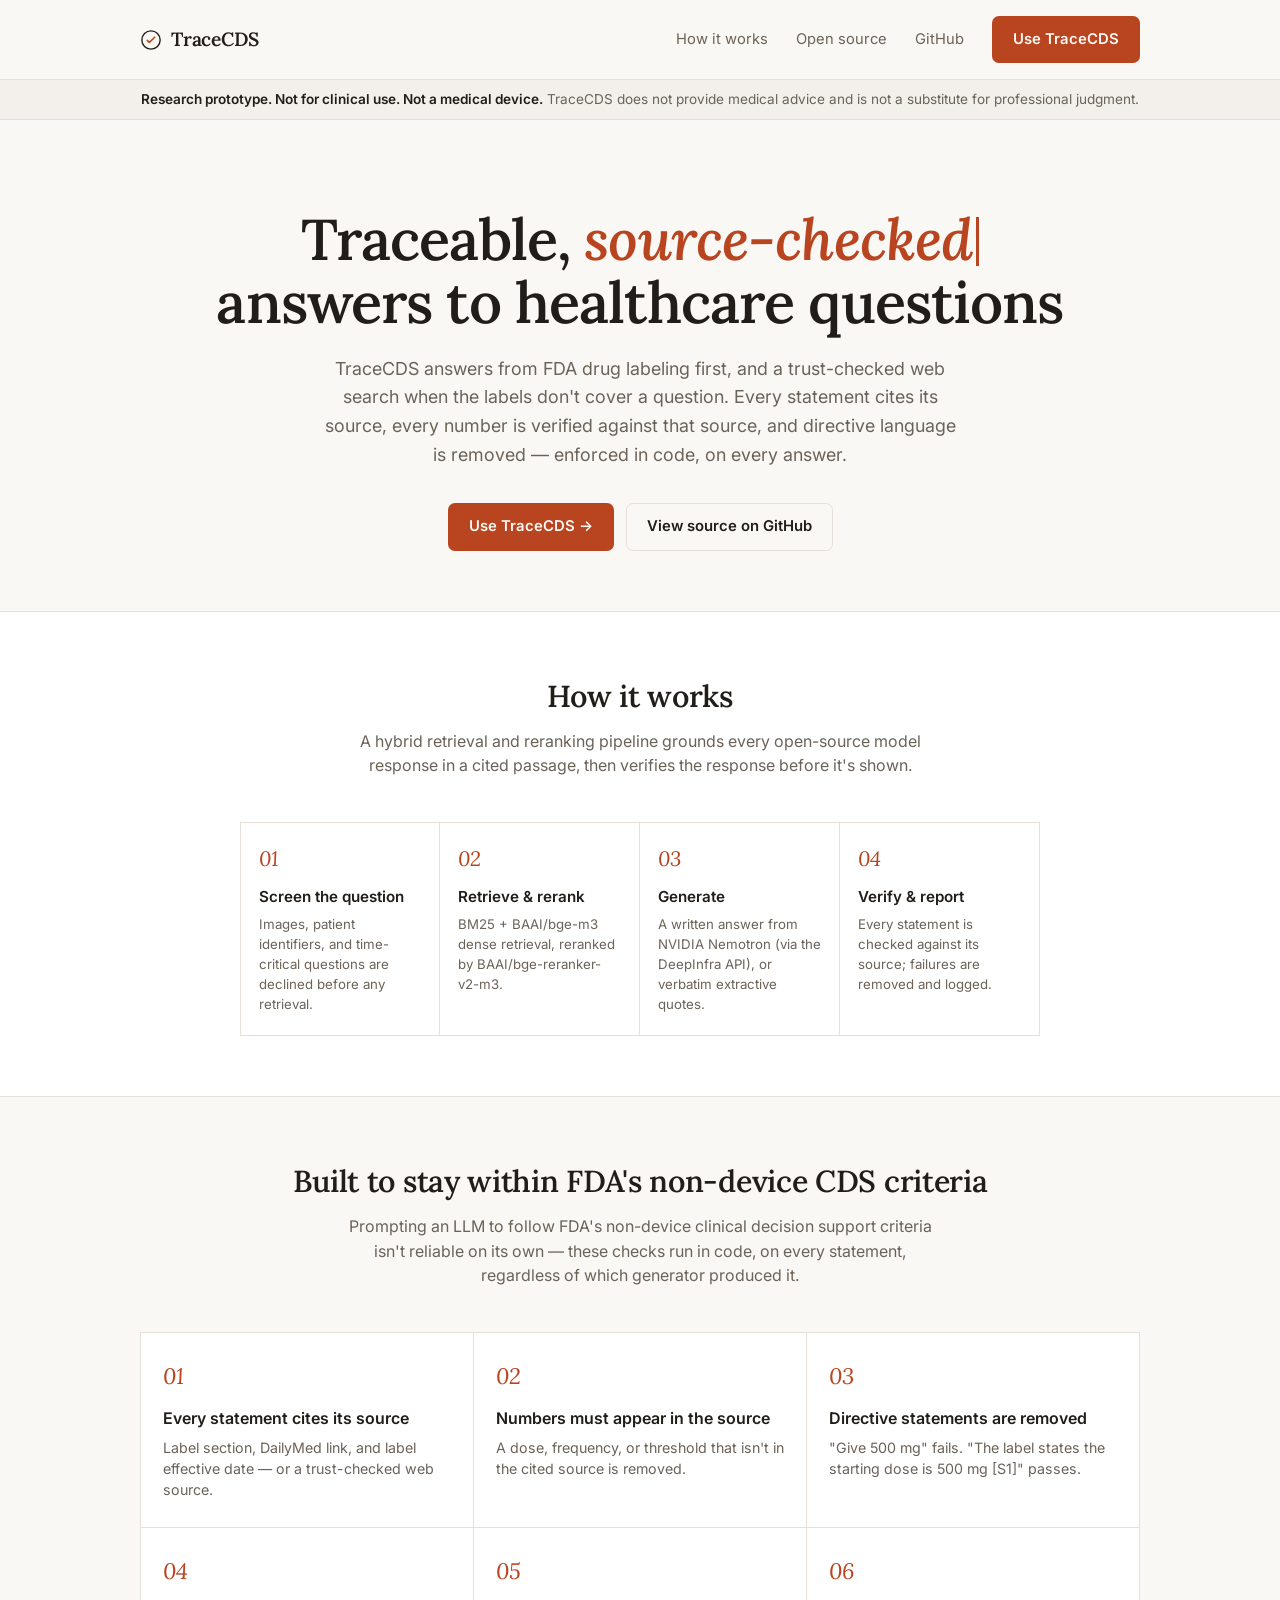
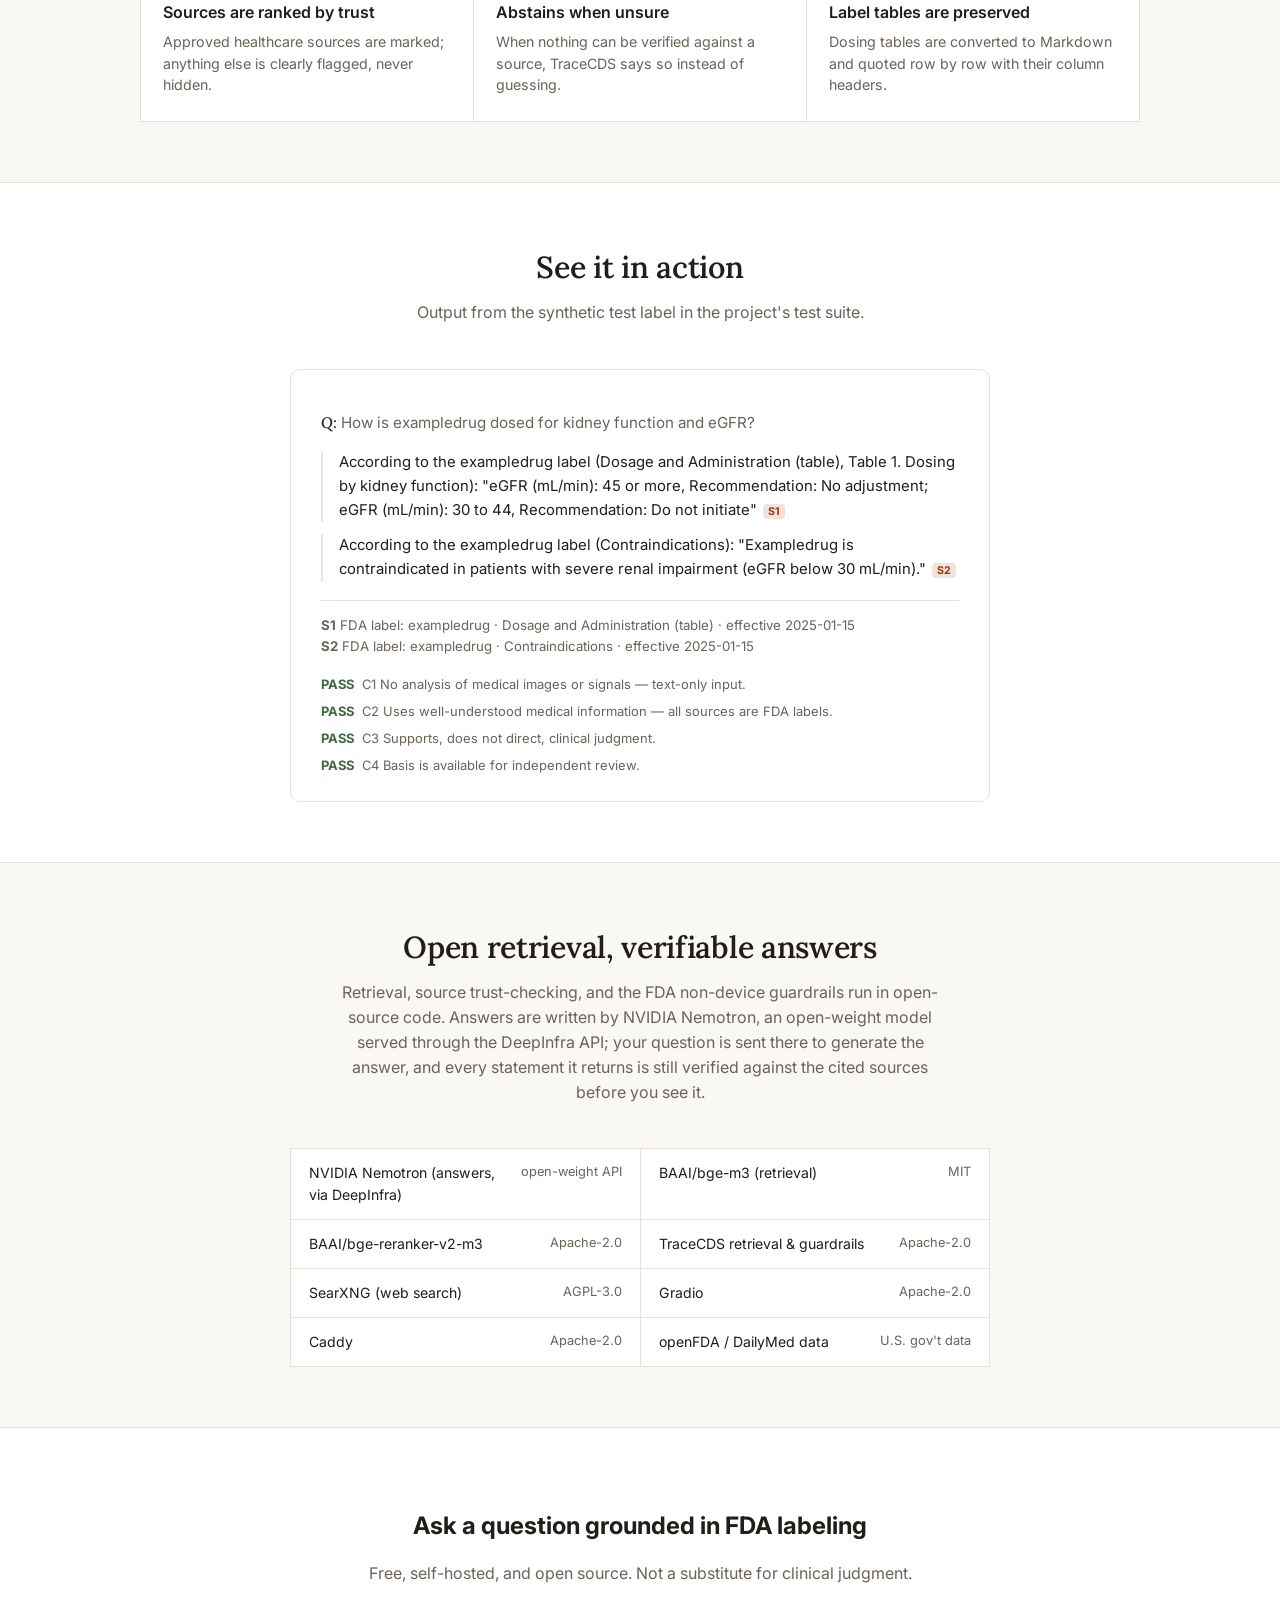
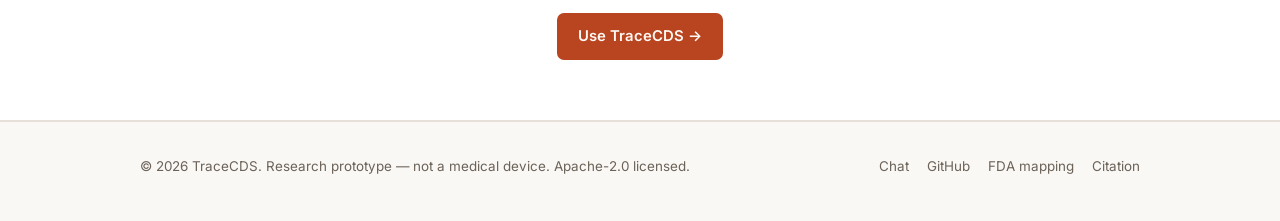
==== site/index.html @ 905ab2db "Replace Gradio with FastAPI chat UI, homepage, and developer API app.py now serves a custom conversa" ====
<!doctype html>
<html lang="en">
<head>
<meta charset="utf-8">
<meta name="viewport" content="width=device-width, initial-scale=1">
<title>TraceCDS — Traceable, source-checked answers to healthcare questions</title>
<meta name="description" content="TraceCDS answers healthcare questions from FDA drug labeling and trust-checked web sources. Every statement is cited and verified against its source, in code, on every answer.">
<link rel="icon" href="data:,">
<link rel="preconnect" href="https://fonts.googleapis.com">
<link rel="preconnect" href="https://fonts.gstatic.com" crossorigin>
<link href="https://fonts.googleapis.com/css2?family=Inter:wght@400;500;600&family=Lora:ital,wght@0,500;0,600;1,500&display=swap" rel="stylesheet">
<link rel="stylesheet" href="styles.css">
</head>
<body>

<header class="nav">
  <div class="nav-inner">
    <a class="brand" href="/">
      <svg viewBox="0 0 24 24" fill="none" xmlns="http://www.w3.org/2000/svg" aria-hidden="true">
        <circle cx="12" cy="12" r="10" stroke="currentColor" stroke-width="1.5"/>
        <path d="M8 12.5l2.2 2.2L16 9" stroke="var(--accent)" stroke-width="1.8" stroke-linecap="round" stroke-linejoin="round"/>
      </svg>
      TraceCDS
    </a>
    <div class="nav-links">
      <a class="ghost" href="#how-it-works">How it works</a>
      <a class="ghost" href="#open-source">Open source</a>
      <a class="ghost" href="https://github.com/bigsleeme/trace-cds">GitHub</a>
      <a class="btn primary" href="https://chat.tracecds.com">Use TraceCDS</a>
    </div>
  </div>
</header>

<div class="disclaimer">
  <b>Research prototype. Not for clinical use. Not a medical device.</b>
  TraceCDS does not provide medical advice and is not a substitute for professional judgment.
</div>

<section class="hero">
  <div class="wrap">
    <h1>Traceable, <span class="accent">source-checked</span><span class="cursor" aria-hidden="true"></span><br>answers to healthcare questions</h1>
    <p class="sub">
      TraceCDS answers from FDA drug labeling first, and a trust-checked web search when the
      labels don't cover a question. Every statement cites its source, every number is verified
      against that source, and directive language is removed — enforced in code, on every answer.
    </p>
    <div class="cta-row">
      <a class="btn primary" href="https://chat.tracecds.com">Use TraceCDS →</a>
      <a class="btn secondary" href="https://github.com/bigsleeme/trace-cds">View source on GitHub</a>
    </div>
  </div>
</section>

<section id="how-it-works" class="alt">
  <div class="wrap">
    <h2 class="section-title">How it works</h2>
    <p class="section-sub">
      A hybrid retrieval and reranking pipeline grounds every open-source model response in a
      cited passage, then verifies the response before it's shown.
    </p>
    <div class="flow">
      <div class="flow-step">
        <span class="num">01</span>
        <h3>Screen the question</h3>
        <p>Images, patient identifiers, and time-critical questions are declined before any retrieval.</p>
      </div>
      <div class="flow-step">
        <span class="num">02</span>
        <h3>Retrieve &amp; rerank</h3>
        <p>BM25 + BAAI/bge-m3 dense retrieval, reranked by BAAI/bge-reranker-v2-m3.</p>
      </div>
      <div class="flow-step">
        <span class="num">03</span>
        <h3>Generate</h3>
        <p>A written answer from NVIDIA Nemotron (via the DeepInfra API), or verbatim extractive quotes.</p>
      </div>
      <div class="flow-step">
        <span class="num">04</span>
        <h3>Verify &amp; report</h3>
        <p>Every statement is checked against its source; failures are removed and logged.</p>
      </div>
    </div>
  </div>
</section>

<section>
  <div class="wrap">
    <h2 class="section-title">Built to stay within FDA's non-device CDS criteria</h2>
    <p class="section-sub">
      Prompting an LLM to follow FDA's non-device clinical decision support criteria isn't
      reliable on its own — these checks run in code, on every statement, regardless of which
      generator produced it.
    </p>
    <div class="grid">
      <div class="feature">
        <span class="icon">01</span>
        <h3>Every statement cites its source</h3>
        <p>Label section, DailyMed link, and label effective date — or a trust-checked web source.</p>
      </div>
      <div class="feature">
        <span class="icon">02</span>
        <h3>Numbers must appear in the source</h3>
        <p>A dose, frequency, or threshold that isn't in the cited source is removed.</p>
      </div>
      <div class="feature">
        <span class="icon">03</span>
        <h3>Directive statements are removed</h3>
        <p>"Give 500 mg" fails. "The label states the starting dose is 500 mg [S1]" passes.</p>
      </div>
      <div class="feature">
        <span class="icon">04</span>
        <h3>Sources are ranked by trust</h3>
        <p>Approved healthcare sources are marked; anything else is clearly flagged, never hidden.</p>
      </div>
      <div class="feature">
        <span class="icon">05</span>
        <h3>Abstains when unsure</h3>
        <p>When nothing can be verified against a source, TraceCDS says so instead of guessing.</p>
      </div>
      <div class="feature">
        <span class="icon">06</span>
        <h3>Label tables are preserved</h3>
        <p>Dosing tables are converted to Markdown and quoted row by row with their column headers.</p>
      </div>
    </div>
  </div>
</section>

<section class="alt">
  <div class="wrap">
    <h2 class="section-title">See it in action</h2>
    <p class="section-sub">Output from the synthetic test label in the project's test suite.</p>
    <div class="example">
      <p class="q"><b>Q:</b> How is exampledrug dosed for kidney function and eGFR?</p>
      <ul>
        <li>According to the exampledrug label (Dosage and Administration (table), Table 1. Dosing by
          kidney function): "eGFR (mL/min): 45 or more, Recommendation: No adjustment; eGFR (mL/min):
          30 to 44, Recommendation: Do not initiate" <span class="cite-tag">S1</span></li>
        <li>According to the exampledrug label (Contraindications): "Exampledrug is contraindicated in
          patients with severe renal impairment (eGFR below 30 mL/min)." <span class="cite-tag">S2</span></li>
      </ul>
      <div class="sources">
        <div><b>S1</b> FDA label: exampledrug · Dosage and Administration (table) · effective 2025-01-15</div>
        <div><b>S2</b> FDA label: exampledrug · Contraindications · effective 2025-01-15</div>
      </div>
      <div class="checks">
        <div class="row"><span class="ok-mark">PASS</span> C1 No analysis of medical images or signals — text-only input.</div>
        <div class="row"><span class="ok-mark">PASS</span> C2 Uses well-understood medical information — all sources are FDA labels.</div>
        <div class="row"><span class="ok-mark">PASS</span> C3 Supports, does not direct, clinical judgment.</div>
        <div class="row"><span class="ok-mark">PASS</span> C4 Basis is available for independent review.</div>
      </div>
    </div>
  </div>
</section>

<section id="open-source">
  <div class="wrap">
    <h2 class="section-title">Open retrieval, verifiable answers</h2>
    <p class="section-sub">Retrieval, source trust-checking, and the FDA non-device guardrails run in open-source
      code. Answers are written by NVIDIA Nemotron, an open-weight model served through the DeepInfra API; your
      question is sent there to generate the answer, and every statement it returns is still verified against the
      cited sources before you see it.</p>
    <div class="stack-list">
      <div class="stack-item"><span>NVIDIA Nemotron (answers, via DeepInfra)</span><span class="license">open-weight API</span></div>
      <div class="stack-item"><span>BAAI/bge-m3 (retrieval)</span><span class="license">MIT</span></div>
      <div class="stack-item"><span>BAAI/bge-reranker-v2-m3</span><span class="license">Apache-2.0</span></div>
      <div class="stack-item"><span>TraceCDS retrieval &amp; guardrails</span><span class="license">Apache-2.0</span></div>
      <div class="stack-item"><span>SearXNG (web search)</span><span class="license">AGPL-3.0</span></div>
      <div class="stack-item"><span>Gradio</span><span class="license">Apache-2.0</span></div>
      <div class="stack-item"><span>Caddy</span><span class="license">Apache-2.0</span></div>
      <div class="stack-item"><span>openFDA / DailyMed data</span><span class="license">U.S. gov't data</span></div>
    </div>
  </div>
</section>

<section class="alt final-cta">
  <div class="wrap">
    <h2>Ask a question grounded in FDA labeling</h2>
    <p>Free, self-hosted, and open source. Not a substitute for clinical judgment.</p>
    <a class="btn primary" href="https://chat.tracecds.com">Use TraceCDS →</a>
  </div>
</section>

<footer>
  <div class="wrap foot-inner">
    <div>© 2026 TraceCDS. Research prototype — not a medical device. Apache-2.0 licensed.</div>
    <div class="links">
      <a href="https://chat.tracecds.com">Chat</a>
      <a href="https://github.com/bigsleeme/trace-cds">GitHub</a>
      <a href="https://github.com/bigsleeme/trace-cds/blob/main/docs/fda_cds_mapping.md">FDA mapping</a>
      <a href="https://github.com/bigsleeme/trace-cds/blob/main/CITATION.cff">Citation</a>
    </div>
  </div>
</footer>

<script>
// Local testing: the chat app runs on its own port here instead of chat.tracecds.com.
if (["localhost", "127.0.0.1"].includes(location.hostname)) {
  document.querySelectorAll('a[href="https://chat.tracecds.com"]').forEach(function (a) {
    a.href = "http://localhost:7860";
  });
}

// Scroll-reveal: adds the hidden starting state only when JS actually runs,
// so content is never invisible-by-default for no-JS clients or crawlers.
(function () {
  if (window.matchMedia("(prefers-reduced-motion: reduce)").matches) return;
  if (!("IntersectionObserver" in window)) return;

  function prep(el, index) {
    el.classList.add("reveal");
    el.style.transitionDelay = Math.min(index, 7) * 70 + "ms";
  }

  document.querySelectorAll(".flow, .grid, .stack-list").forEach(function (group) {
    [].slice.call(group.children).forEach(prep);
  });
  [".hero h1", ".hero p.sub", ".hero .cta-row", ".final-cta h2", ".final-cta p", ".final-cta .btn"]
    .forEach(function (sel) {
      var el = document.querySelector(sel);
      if (el) prep(el, 0);
    });
  // The worked example reveals like a live answer: question, then each
  // statement, then sources, then the compliance checks.
  document.querySelectorAll(".example .q, .example li, .example .sources, .example .checks .row")
    .forEach(prep);

  var io = new IntersectionObserver(function (entries) {
    entries.forEach(function (entry) {
      if (entry.isIntersecting) {
        entry.target.classList.add("in");
        io.unobserve(entry.target);
      }
    });
  }, { threshold: 0.15, rootMargin: "0px 0px -40px 0px" });

  document.querySelectorAll(".reveal").forEach(function (el) { io.observe(el); });
})();
</script>
</body>
</html>
---- site/styles.css ----
:root {
  --accent: #b8451f;
  --accent-dark: #973a1a;
  --accent-tint: #f3e2d9;
  --bg: #faf8f5;
  --surface: #ffffff;
  --surface-sunk: #f3f0ec;
  --text: #211d18;
  --muted: #6b6258;
  --border: #e6e0d8;
  --ok: #3f6b3f;
  --warn: #8a6214;
  --stop: #a3341f;
  --radius: 10px;
  --serif: "Lora", "Iowan Old Style", "Palatino Linotype", Georgia, serif;
  --sans: "Inter", -apple-system, BlinkMacSystemFont, "Segoe UI", Roboto, Helvetica, Arial, sans-serif;
}

@media (prefers-color-scheme: dark) {
  :root {
    --accent: #e4703f;
    --accent-dark: #ef8457;
    --accent-tint: #3a2a20;
    --bg: #1c1a17;
    --surface: #242019;
    --surface-sunk: #292420;
    --text: #f3efe9;
    --muted: #aba194;
    --border: #39332b;
  }
}

* { box-sizing: border-box; }

html, body {
  margin: 0;
  padding: 0;
  background: var(--bg);
  color: var(--text);
  font-family: var(--sans);
  line-height: 1.55;
  -webkit-font-smoothing: antialiased;
}

a { color: var(--accent); }

:focus-visible { outline: 2px solid var(--accent); outline-offset: 2px; }

img, svg { max-width: 100%; }

.wrap {
  max-width: 1040px;
  margin: 0 auto;
  padding: 0 20px;
}

/* ---------------------------------------------------------------- nav */

header.nav {
  border-bottom: 1px solid var(--border);
  background: var(--bg);
  position: sticky;
  top: 0;
  z-index: 10;
}

.nav-inner {
  display: flex;
  align-items: center;
  justify-content: space-between;
  padding: 16px 20px;
  max-width: 1040px;
  margin: 0 auto;
}

.brand {
  display: flex;
  align-items: center;
  gap: 9px;
  font-family: var(--serif);
  font-weight: 600;
  font-size: 1.2rem;
  letter-spacing: -0.01em;
  color: var(--text);
  text-decoration: none;
}

.brand svg { width: 22px; height: 22px; }

.nav-links {
  display: flex;
  align-items: center;
  gap: 28px;
}

.nav-links a.ghost {
  color: var(--muted);
  text-decoration: none;
  font-size: 0.92rem;
  white-space: nowrap;
}

.nav-links a.ghost:hover { color: var(--text); }

@media (max-width: 680px) {
  .nav-links a.ghost { display: none; }
  .nav-inner { padding: 13px 16px; }
  .brand { font-size: 1.1rem; }
  .btn { padding: 9px 16px; font-size: 0.88rem; }
}

/* ---------------------------------------------------------------- buttons */

.btn {
  display: inline-flex;
  align-items: center;
  gap: 8px;
  padding: 11px 20px;
  border-radius: 7px;
  font-weight: 600;
  font-size: 0.93rem;
  text-decoration: none;
  border: 1px solid transparent;
  cursor: pointer;
  font-family: var(--sans);
}

.btn.primary {
  background: var(--accent);
  color: #fff8f4;
}

.btn.primary:hover { background: var(--accent-dark); }

.btn.secondary {
  background: transparent;
  color: var(--text);
  border: 1px solid var(--border);
}

.btn.secondary:hover { border-color: var(--accent); color: var(--accent); }

/* ---------------------------------------------------------------- disclaimer banner */

.disclaimer {
  background: var(--surface-sunk);
  border-bottom: 1px solid var(--border);
  font-size: 0.85rem;
  color: var(--muted);
  text-align: center;
  padding: 9px 16px;
}

.disclaimer b { color: var(--text); font-weight: 600; }

/* ---------------------------------------------------------------- hero */

.hero {
  padding: 88px 0 60px;
  text-align: center;
}

.hero h1 {
  font-family: var(--serif);
  font-weight: 560;
  font-size: clamp(2.1rem, 5.2vw, 3.6rem);
  line-height: 1.1;
  letter-spacing: -0.015em;
  margin: 0 0 20px;
}

.hero h1 .accent { color: var(--accent); font-style: italic; }

.hero p.sub {
  max-width: 640px;
  margin: 0 auto 34px;
  color: var(--muted);
  font-size: 1.12rem;
  line-height: 1.6;
}

.hero .cta-row {
  display: flex;
  gap: 12px;
  justify-content: center;
  flex-wrap: wrap;
}

/* ---------------------------------------------------------------- sections */

section { padding: 60px 0; }

section.alt { background: var(--surface); border-top: 1px solid var(--border); border-bottom: 1px solid var(--border); }

h2.section-title {
  font-family: var(--serif);
  font-weight: 560;
  letter-spacing: -0.01em;
  font-size: 1.9rem;
  text-align: center;
  margin: 0 0 10px;
}

p.section-sub {
  text-align: center;
  color: var(--muted);
  max-width: 600px;
  margin: 0 auto 44px;
  font-size: 1rem;
}

/* ---------------------------------------------------------------- how it works */

.flow {
  display: flex;
  flex-wrap: wrap;
  justify-content: center;
  gap: 0;
  align-items: stretch;
  counter-reset: step;
}

.flow-step {
  background: var(--surface);
  border: 1px solid var(--border);
  padding: 20px 18px;
  width: 200px;
  text-align: left;
  position: relative;
}

.flow-step:not(:first-child) { border-left: none; }

.flow-step .num {
  font-family: var(--serif);
  font-style: italic;
  color: var(--accent);
  font-size: 1.3rem;
  display: block;
  margin-bottom: 10px;
}

.flow-step h3 { font-size: 0.95rem; margin: 0 0 6px; font-weight: 600; }
.flow-step p { font-size: 0.83rem; color: var(--muted); margin: 0; line-height: 1.5; }

@media (max-width: 760px) {
  .flow { flex-direction: column; align-items: stretch; max-width: 360px; margin: 0 auto; }
  .flow-step { width: auto; border-left: 1px solid var(--border) !important; border-top: none; }
  .flow-step:not(:first-child) { border-top: none; margin-top: -1px; }
}

/* ---------------------------------------------------------------- feature grid */

.grid {
  display: grid;
  grid-template-columns: repeat(3, 1fr);
  gap: 1px;
  background: var(--border);
  border: 1px solid var(--border);
}

@media (max-width: 860px) {
  .grid { grid-template-columns: repeat(2, 1fr); }
}

@media (max-width: 560px) {
  .grid { grid-template-columns: 1fr; }
}

.feature {
  background: var(--surface);
  padding: 26px 22px;
}

.feature .icon {
  font-family: var(--serif);
  font-style: italic;
  color: var(--accent);
  font-size: 1.4rem;
  display: block;
  margin-bottom: 12px;
}

.feature h3 { font-size: 1rem; margin: 0 0 6px; font-weight: 600; }
.feature p { font-size: 0.89rem; color: var(--muted); margin: 0; line-height: 1.5; }

/* ---------------------------------------------------------------- example */

.example {
  background: var(--surface);
  border: 1px solid var(--border);
  border-radius: var(--radius);
  padding: 26px 30px;
  max-width: 700px;
  margin: 0 auto;
  font-size: 0.93rem;
}

.example .q { color: var(--muted); margin-bottom: 16px; font-size: 0.95rem; }
.example .q b { color: var(--text); font-family: var(--serif); font-style: italic; font-weight: 500; }

.example ul { padding-left: 0; margin: 0 0 18px; list-style: none; }
.example li { margin: 12px 0; padding-left: 16px; border-left: 2px solid var(--accent-tint); line-height: 1.6; }

.example .sources {
  border-top: 1px solid var(--border);
  padding-top: 14px;
  font-size: 0.83rem;
  color: var(--muted);
}

.cite-tag {
  font-size: 0.72em;
  font-weight: 700;
  padding: 1px 5px;
  border-radius: 4px;
  background: var(--accent-tint);
  color: var(--accent-dark);
  margin-left: 2px;
}

.checks {
  margin-top: 18px;
  display: grid;
  gap: 7px;
  font-size: 0.81rem;
}

.checks .row { display: flex; gap: 8px; color: var(--muted); }
.checks .ok-mark { color: var(--ok); font-weight: 700; }

/* ---------------------------------------------------------------- stack */

.stack-list {
  display: grid;
  grid-template-columns: repeat(2, 1fr);
  gap: 1px;
  background: var(--border);
  border: 1px solid var(--border);
  max-width: 700px;
  margin: 0 auto;
}

@media (max-width: 560px) {
  .stack-list { grid-template-columns: 1fr; }
}

.stack-item {
  display: flex;
  justify-content: space-between;
  gap: 10px;
  background: var(--surface);
  padding: 13px 18px;
  font-size: 0.88rem;
}

.stack-item .license {
  color: var(--muted);
  font-size: 0.8rem;
  white-space: nowrap;
}

/* ---------------------------------------------------------------- final cta */

.final-cta {
  text-align: center;
}

.final-cta h2 { margin-bottom: 10px; }
.final-cta p { color: var(--muted); margin-bottom: 28px; }

/* ---------------------------------------------------------------- footer */

footer {
  border-top: 1px solid var(--border);
  padding: 34px 0 44px;
  font-size: 0.84rem;
  color: var(--muted);
}

footer .foot-inner {
  display: flex;
  flex-wrap: wrap;
  justify-content: space-between;
  gap: 16px;
}

footer a { color: var(--muted); text-decoration: none; }
footer a:hover { color: var(--accent); }

footer .links { display: flex; gap: 18px; flex-wrap: wrap; }

/* ---------------------------------------------------------------- live touches */

.cursor {
  display: inline-block;
  width: 3px;
  height: 0.85em;
  background: var(--accent);
  margin-left: 4px;
  vertical-align: -0.1em;
  animation: blink 1s steps(1) infinite;
}

@media (prefers-reduced-motion: reduce) {
  .cursor { animation: none; opacity: 0; }
}

@keyframes blink {
  0%, 49% { opacity: 1; }
  50%, 100% { opacity: 0; }
}

/* Scroll-reveal: the .reveal class is only ever added by JS, so content stays
   fully visible with no-JS or if the script fails -- never hidden by default. */
.reveal {
  opacity: 0;
  transform: translateY(14px);
  transition: opacity 0.5s ease, transform 0.5s ease;
}

.reveal.in {
  opacity: 1;
  transform: translateY(0);
}

@media (prefers-reduced-motion: reduce) {
  .reveal { opacity: 1 !important; transform: none !important; transition: none !important; }
}
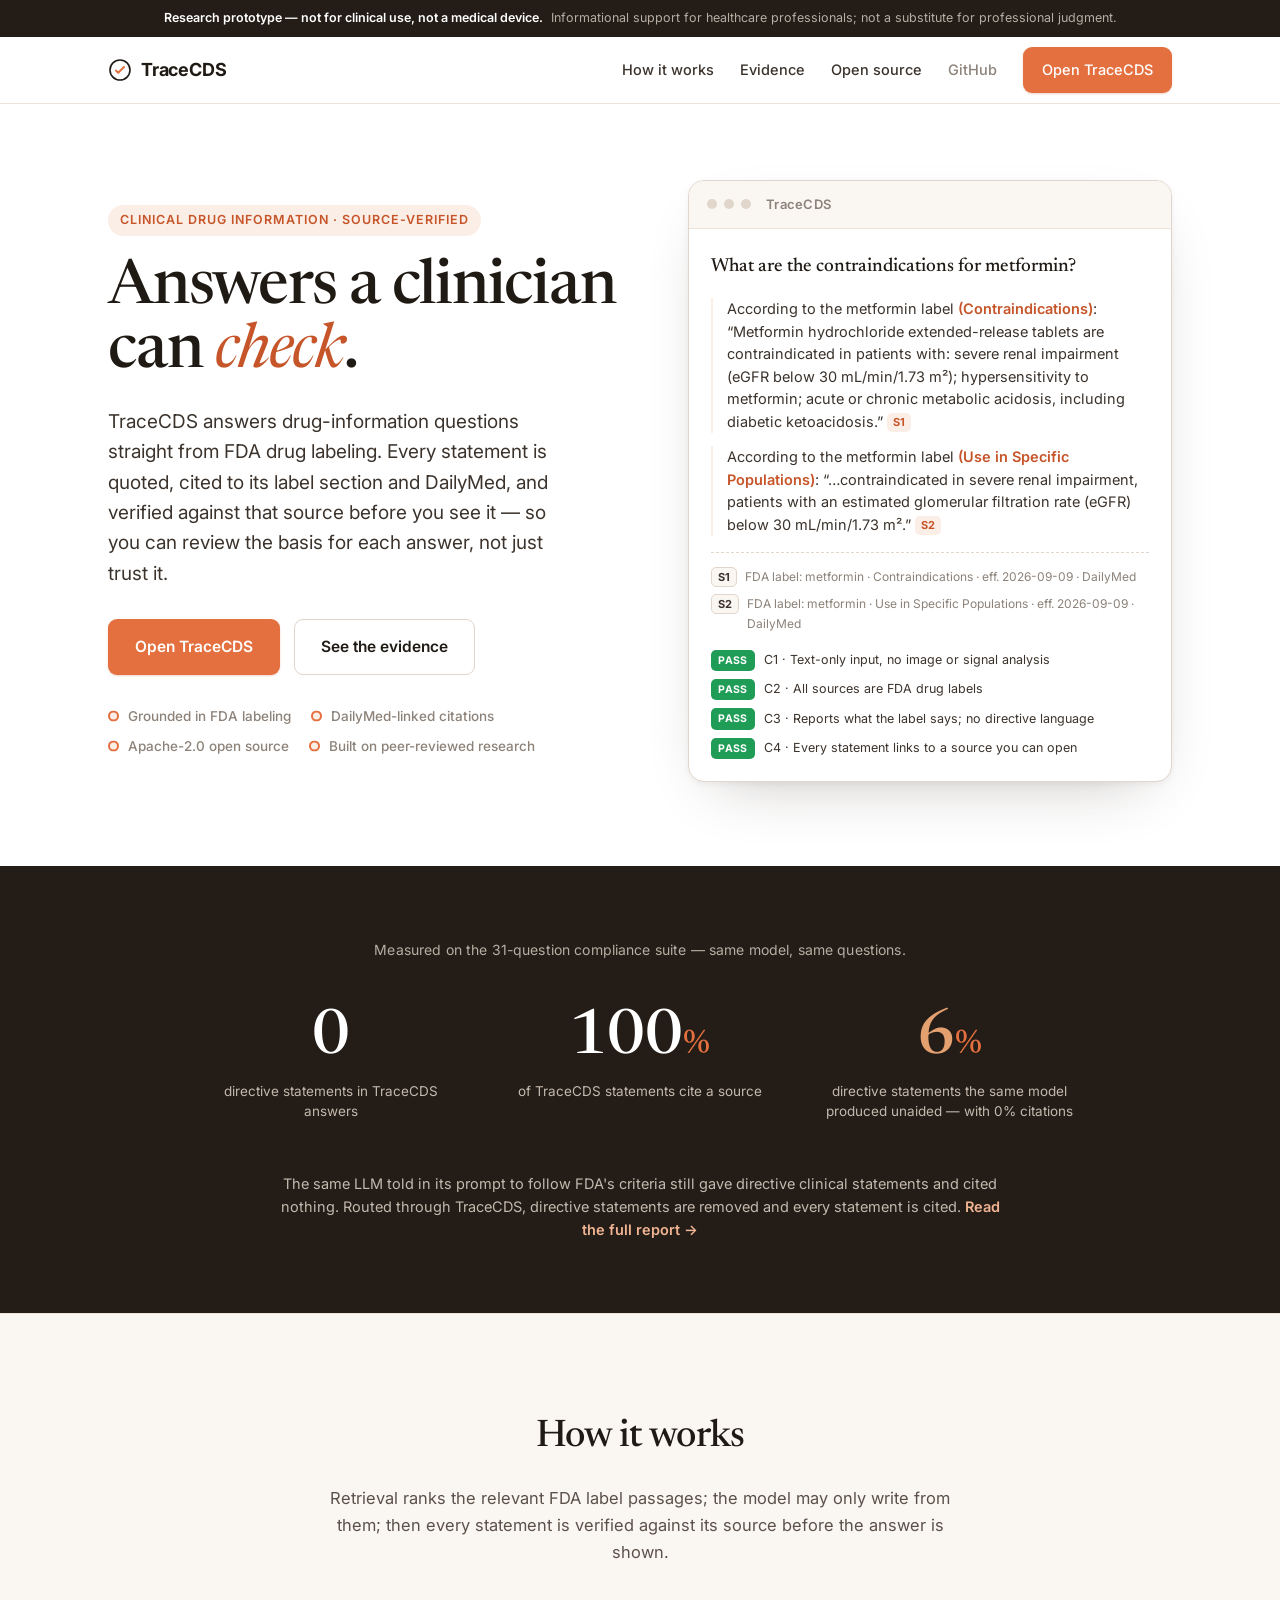
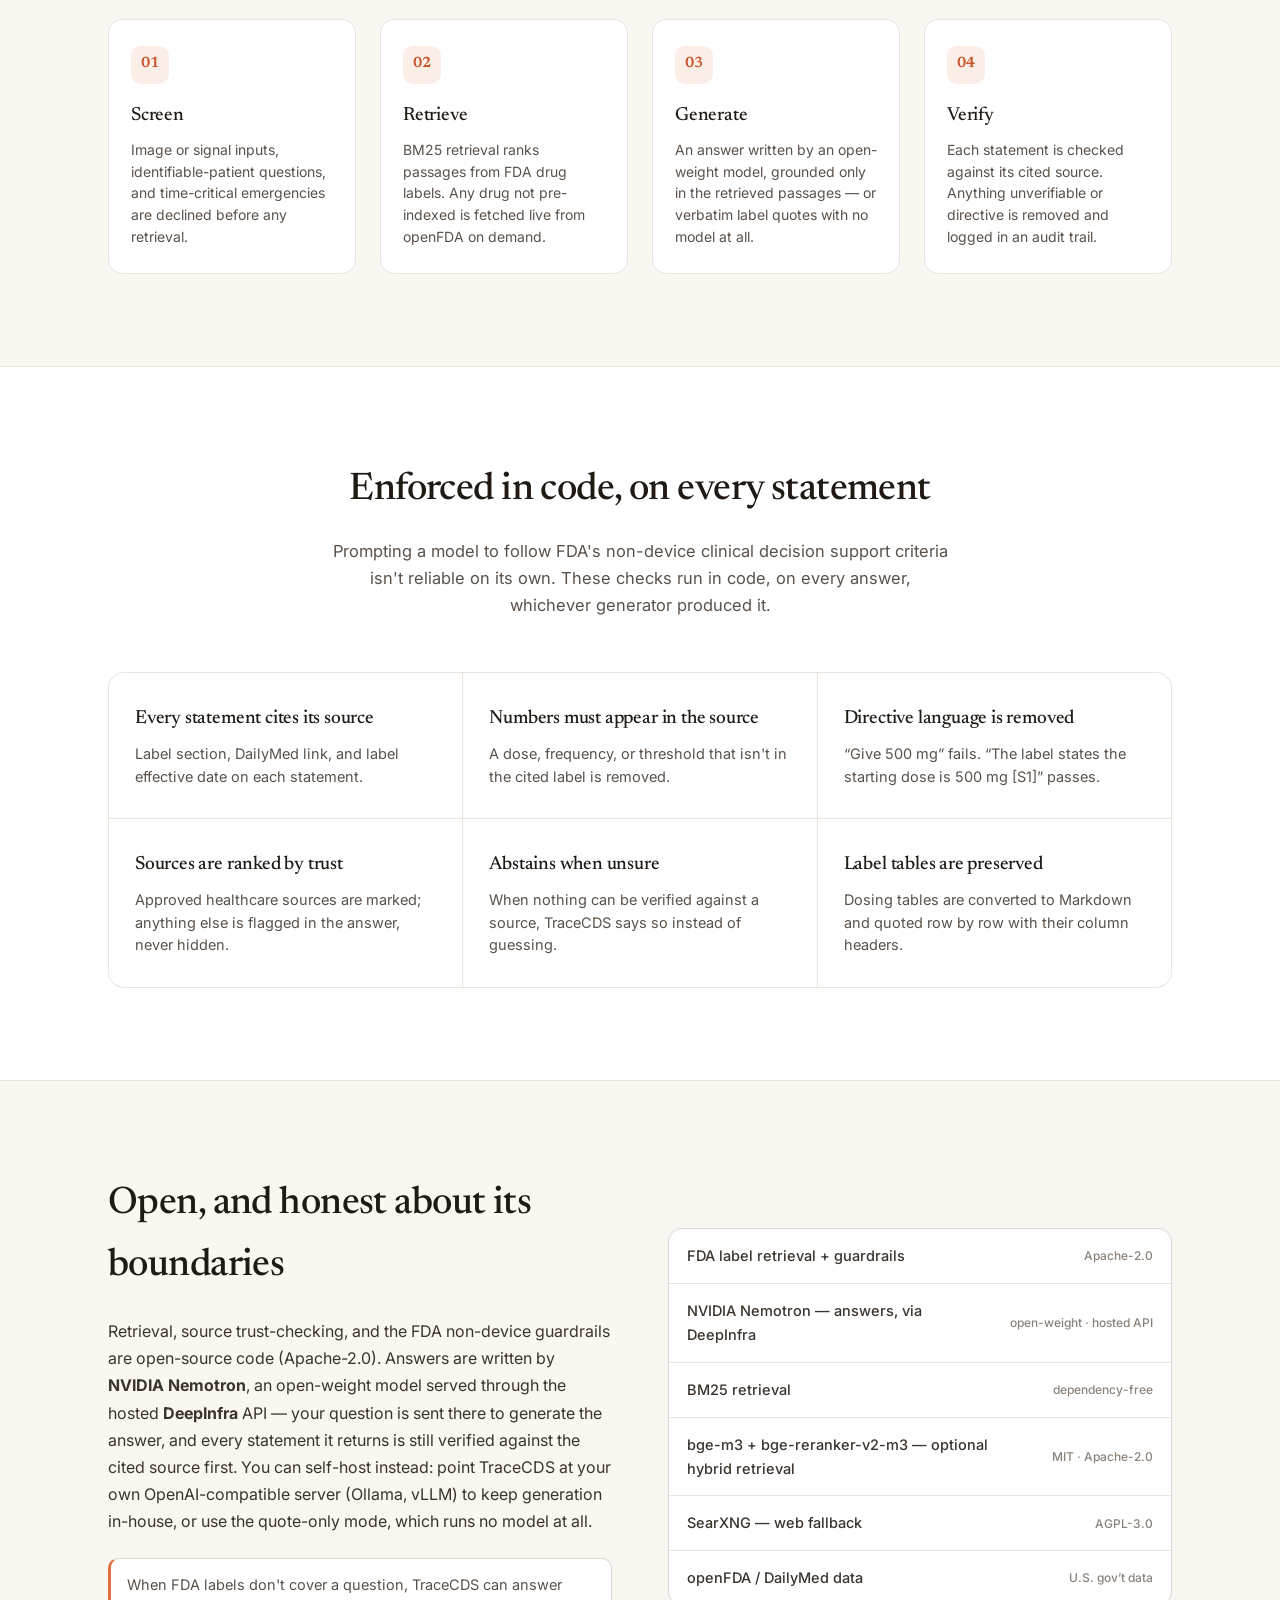
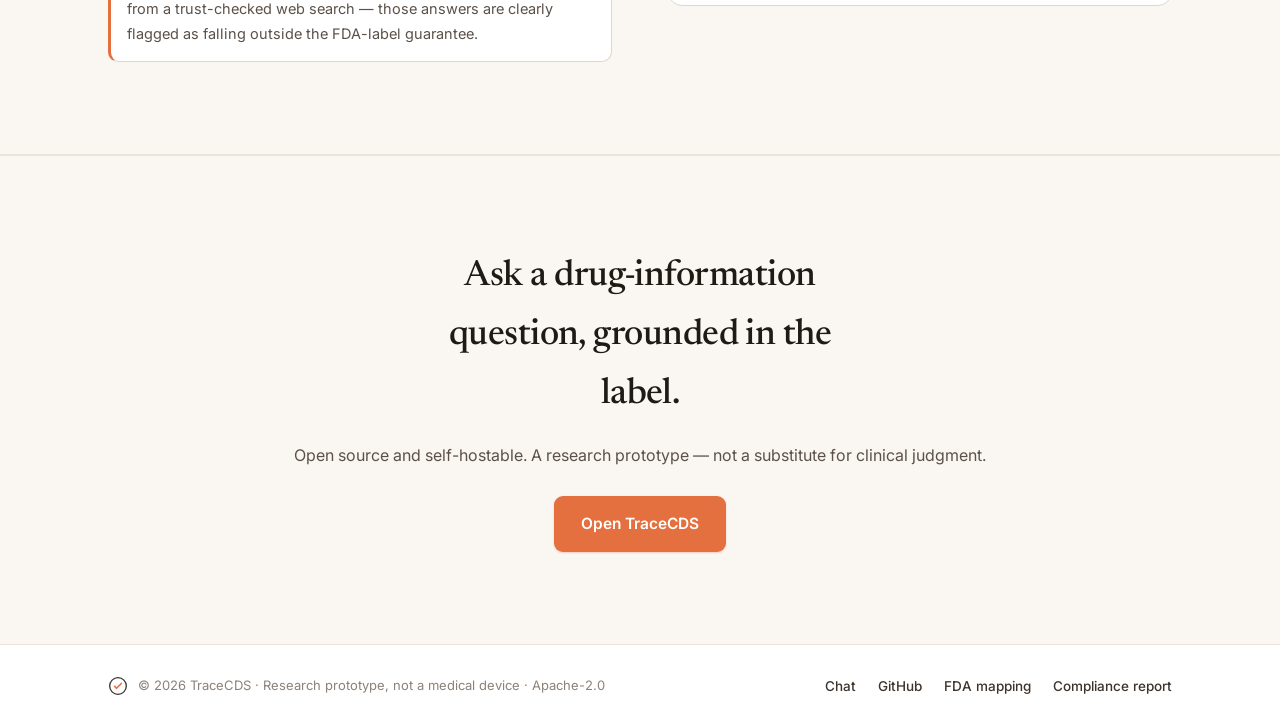
==== commit 751ef727: "Homepage redesign and fix claims to match what is deployed Rewrite the homepage as a clinical, edito" ====
--- a/site/index.html
+++ b/site/index.html
@@ -3,237 +3,244 @@
 <head>
 <meta charset="utf-8">
 <meta name="viewport" content="width=device-width, initial-scale=1">
-<title>TraceCDS — Traceable, source-checked answers to healthcare questions</title>
-<meta name="description" content="TraceCDS answers healthcare questions from FDA drug labeling and trust-checked web sources. Every statement is cited and verified against its source, in code, on every answer.">
-<link rel="icon" href="data:,">
+<title>TraceCDS — Source-verified clinical drug information</title>
+<meta name="description" content="TraceCDS answers drug-information questions from FDA drug labeling. Every statement is quoted, cited to its label section and DailyMed, and verified against its source — built to stay within FDA's non-device clinical decision support criteria.">
+<link rel="icon" href="data:image/svg+xml,%3Csvg xmlns='http://www.w3.org/2000/svg' viewBox='0 0 24 24'%3E%3Ccircle cx='12' cy='12' r='10' fill='none' stroke='%23211b16' stroke-width='1.6'/%3E%3Cpath d='M8 12.5l2.2 2.2L16 9' fill='none' stroke='%23e4703f' stroke-width='2' stroke-linecap='round' stroke-linejoin='round'/%3E%3C/svg%3E">
 <link rel="preconnect" href="https://fonts.googleapis.com">
 <link rel="preconnect" href="https://fonts.gstatic.com" crossorigin>
-<link href="https://fonts.googleapis.com/css2?family=Inter:wght@400;500;600&family=Lora:ital,wght@0,500;0,600;1,500&display=swap" rel="stylesheet">
+<link href="https://fonts.googleapis.com/css2?family=Inter:wght@400;500;600;700&family=Newsreader:ital,opsz,wght@0,6..72,400;0,6..72,500;0,6..72,600;1,6..72,420&display=swap" rel="stylesheet">
 <link rel="stylesheet" href="styles.css">
 </head>
 <body>
 
+<div class="topbar">
+  <strong>Research prototype — not for clinical use, not a medical device.</strong>
+  <span>Informational support for healthcare professionals; not a substitute for professional judgment.</span>
+</div>
+
 <header class="nav">
-  <div class="nav-inner">
+  <div class="nav-inner wrap">
     <a class="brand" href="/">
       <svg viewBox="0 0 24 24" fill="none" xmlns="http://www.w3.org/2000/svg" aria-hidden="true">
-        <circle cx="12" cy="12" r="10" stroke="currentColor" stroke-width="1.5"/>
-        <path d="M8 12.5l2.2 2.2L16 9" stroke="var(--accent)" stroke-width="1.8" stroke-linecap="round" stroke-linejoin="round"/>
+        <circle cx="12" cy="12" r="10" stroke="currentColor" stroke-width="1.6"/>
+        <path d="M8 12.5l2.2 2.2L16 9" stroke="var(--accent-fill)" stroke-width="2" stroke-linecap="round" stroke-linejoin="round"/>
       </svg>
-      TraceCDS
+      <span>TraceCDS</span>
     </a>
-    <div class="nav-links">
-      <a class="ghost" href="#how-it-works">How it works</a>
-      <a class="ghost" href="#open-source">Open source</a>
-      <a class="ghost" href="https://github.com/bigsleeme/trace-cds">GitHub</a>
-      <a class="btn primary" href="https://chat.tracecds.com">Use TraceCDS</a>
-    </div>
+    <nav class="nav-links">
+      <a href="#how">How it works</a>
+      <a href="#evidence">Evidence</a>
+      <a href="#open">Open source</a>
+      <a class="ghost-link" href="https://github.com/bigsleeme/trace-cds">GitHub</a>
+      <a class="btn primary" href="https://chat.tracecds.com">Open TraceCDS</a>
+    </nav>
   </div>
 </header>
 
-<div class="disclaimer">
-  <b>Research prototype. Not for clinical use. Not a medical device.</b>
-  TraceCDS does not provide medical advice and is not a substitute for professional judgment.
-</div>
-
 <section class="hero">
-  <div class="wrap">
-    <h1>Traceable, <span class="accent">source-checked</span><span class="cursor" aria-hidden="true"></span><br>answers to healthcare questions</h1>
-    <p class="sub">
-      TraceCDS answers from FDA drug labeling first, and a trust-checked web search when the
-      labels don't cover a question. Every statement cites its source, every number is verified
-      against that source, and directive language is removed — enforced in code, on every answer.
+  <div class="wrap hero-grid">
+    <div class="hero-copy">
+      <span class="eyebrow">Clinical drug information · source-verified</span>
+      <h1>Answers a clinician can <em>check</em>.</h1>
+      <p class="lede">
+        TraceCDS answers drug-information questions straight from FDA drug labeling. Every
+        statement is quoted, cited to its label section and DailyMed, and verified against that
+        source before you see it — so you can review the basis for each answer, not just trust it.
+      </p>
+      <div class="cta-row">
+        <a class="btn primary lg" href="https://chat.tracecds.com">Open TraceCDS</a>
+        <a class="btn outline lg" href="#evidence">See the evidence</a>
+      </div>
+      <ul class="trust-row">
+        <li>Grounded in FDA labeling</li>
+        <li>DailyMed-linked citations</li>
+        <li>Apache-2.0 open source</li>
+        <li>Built on peer-reviewed research</li>
+      </ul>
+    </div>
+
+    <figure class="answer-card" aria-label="Example TraceCDS answer">
+      <div class="ac-head">
+        <span class="dot"></span><span class="dot"></span><span class="dot"></span>
+        <span class="ac-title">TraceCDS</span>
+      </div>
+      <div class="ac-body">
+        <p class="ac-q">What are the contraindications for metformin?</p>
+        <p class="ac-stmt">
+          According to the metformin label <span class="ac-sec">(Contraindications)</span>:
+          “Metformin hydrochloride extended-release tablets are contraindicated in patients with:
+          severe renal impairment (eGFR below 30 mL/min/1.73 m²); hypersensitivity to metformin;
+          acute or chronic metabolic acidosis, including diabetic ketoacidosis.” <span class="cite">S1</span>
+        </p>
+        <p class="ac-stmt">
+          According to the metformin label <span class="ac-sec">(Use in Specific Populations)</span>:
+          “…contraindicated in severe renal impairment, patients with an estimated glomerular
+          filtration rate (eGFR) below 30 mL/min/1.73 m².” <span class="cite">S2</span>
+        </p>
+        <div class="ac-sources">
+          <div><span class="src-badge">S1</span> FDA label: metformin · Contraindications · eff. 2026-09-09 · DailyMed</div>
+          <div><span class="src-badge">S2</span> FDA label: metformin · Use in Specific Populations · eff. 2026-09-09 · DailyMed</div>
+        </div>
+        <div class="ac-checks">
+          <div><span class="pass">PASS</span> C1 · Text-only input, no image or signal analysis</div>
+          <div><span class="pass">PASS</span> C2 · All sources are FDA drug labels</div>
+          <div><span class="pass">PASS</span> C3 · Reports what the label says; no directive language</div>
+          <div><span class="pass">PASS</span> C4 · Every statement links to a source you can open</div>
+        </div>
+      </div>
+    </figure>
+  </div>
+</section>
+
+<section class="stats" id="evidence">
+  <div class="wrap">
+    <p class="stats-kicker">Measured on the 31-question compliance suite — same model, same questions.</p>
+    <div class="stat-grid">
+      <div class="stat">
+        <span class="num">0</span>
+        <span class="lbl">directive statements in TraceCDS answers</span>
+      </div>
+      <div class="stat">
+        <span class="num">100<span class="pct">%</span></span>
+        <span class="lbl">of TraceCDS statements cite a source</span>
+      </div>
+      <div class="stat contrast">
+        <span class="num">6<span class="pct">%</span></span>
+        <span class="lbl">directive statements the same model produced unaided — with 0% citations</span>
+      </div>
+    </div>
+    <p class="stats-foot">
+      The same LLM told in its prompt to follow FDA's criteria still gave directive clinical
+      statements and cited nothing. Routed through TraceCDS, directive statements are removed and
+      every statement is cited. <a href="https://github.com/bigsleeme/trace-cds/blob/main/docs/compliance_results.md">Read the full report →</a>
     </p>
-    <div class="cta-row">
-      <a class="btn primary" href="https://chat.tracecds.com">Use TraceCDS →</a>
-      <a class="btn secondary" href="https://github.com/bigsleeme/trace-cds">View source on GitHub</a>
-    </div>
-  </div>
-</section>
-
-<section id="how-it-works" class="alt">
-  <div class="wrap">
-    <h2 class="section-title">How it works</h2>
-    <p class="section-sub">
-      A hybrid retrieval and reranking pipeline grounds every open-source model response in a
-      cited passage, then verifies the response before it's shown.
+  </div>
+</section>
+
+<section id="how" class="band">
+  <div class="wrap">
+    <h2 class="sec-title">How it works</h2>
+    <p class="sec-sub">
+      Retrieval ranks the relevant FDA label passages; the model may only write from them; then
+      every statement is verified against its source before the answer is shown.
     </p>
-    <div class="flow">
-      <div class="flow-step">
-        <span class="num">01</span>
-        <h3>Screen the question</h3>
-        <p>Images, patient identifiers, and time-critical questions are declined before any retrieval.</p>
-      </div>
-      <div class="flow-step">
-        <span class="num">02</span>
-        <h3>Retrieve &amp; rerank</h3>
-        <p>BM25 + BAAI/bge-m3 dense retrieval, reranked by BAAI/bge-reranker-v2-m3.</p>
-      </div>
-      <div class="flow-step">
-        <span class="num">03</span>
+    <ol class="flow">
+      <li class="step">
+        <span class="step-n">01</span>
+        <h3>Screen</h3>
+        <p>Image or signal inputs, identifiable-patient questions, and time-critical emergencies are declined before any retrieval.</p>
+      </li>
+      <li class="step">
+        <span class="step-n">02</span>
+        <h3>Retrieve</h3>
+        <p>BM25 retrieval ranks passages from FDA drug labels. Any drug not pre-indexed is fetched live from openFDA on demand.</p>
+      </li>
+      <li class="step">
+        <span class="step-n">03</span>
         <h3>Generate</h3>
-        <p>A written answer from NVIDIA Nemotron (via the DeepInfra API), or verbatim extractive quotes.</p>
-      </div>
-      <div class="flow-step">
-        <span class="num">04</span>
-        <h3>Verify &amp; report</h3>
-        <p>Every statement is checked against its source; failures are removed and logged.</p>
-      </div>
-    </div>
+        <p>An answer written by an open-weight model, grounded only in the retrieved passages — or verbatim label quotes with no model at all.</p>
+      </li>
+      <li class="step">
+        <span class="step-n">04</span>
+        <h3>Verify</h3>
+        <p>Each statement is checked against its cited source. Anything unverifiable or directive is removed and logged in an audit trail.</p>
+      </li>
+    </ol>
   </div>
 </section>
 
 <section>
   <div class="wrap">
-    <h2 class="section-title">Built to stay within FDA's non-device CDS criteria</h2>
-    <p class="section-sub">
-      Prompting an LLM to follow FDA's non-device clinical decision support criteria isn't
-      reliable on its own — these checks run in code, on every statement, regardless of which
-      generator produced it.
+    <h2 class="sec-title">Enforced in code, on every statement</h2>
+    <p class="sec-sub">
+      Prompting a model to follow FDA's non-device clinical decision support criteria isn't
+      reliable on its own. These checks run in code, on every answer, whichever generator produced it.
     </p>
-    <div class="grid">
-      <div class="feature">
-        <span class="icon">01</span>
-        <h3>Every statement cites its source</h3>
-        <p>Label section, DailyMed link, and label effective date — or a trust-checked web source.</p>
-      </div>
-      <div class="feature">
-        <span class="icon">02</span>
-        <h3>Numbers must appear in the source</h3>
-        <p>A dose, frequency, or threshold that isn't in the cited source is removed.</p>
-      </div>
-      <div class="feature">
-        <span class="icon">03</span>
-        <h3>Directive statements are removed</h3>
-        <p>"Give 500 mg" fails. "The label states the starting dose is 500 mg [S1]" passes.</p>
-      </div>
-      <div class="feature">
-        <span class="icon">04</span>
-        <h3>Sources are ranked by trust</h3>
-        <p>Approved healthcare sources are marked; anything else is clearly flagged, never hidden.</p>
-      </div>
-      <div class="feature">
-        <span class="icon">05</span>
-        <h3>Abstains when unsure</h3>
-        <p>When nothing can be verified against a source, TraceCDS says so instead of guessing.</p>
-      </div>
-      <div class="feature">
-        <span class="icon">06</span>
-        <h3>Label tables are preserved</h3>
-        <p>Dosing tables are converted to Markdown and quoted row by row with their column headers.</p>
-      </div>
-    </div>
-  </div>
-</section>
-
-<section class="alt">
-  <div class="wrap">
-    <h2 class="section-title">See it in action</h2>
-    <p class="section-sub">Output from the synthetic test label in the project's test suite.</p>
-    <div class="example">
-      <p class="q"><b>Q:</b> How is exampledrug dosed for kidney function and eGFR?</p>
-      <ul>
-        <li>According to the exampledrug label (Dosage and Administration (table), Table 1. Dosing by
-          kidney function): "eGFR (mL/min): 45 or more, Recommendation: No adjustment; eGFR (mL/min):
-          30 to 44, Recommendation: Do not initiate" <span class="cite-tag">S1</span></li>
-        <li>According to the exampledrug label (Contraindications): "Exampledrug is contraindicated in
-          patients with severe renal impairment (eGFR below 30 mL/min)." <span class="cite-tag">S2</span></li>
-      </ul>
-      <div class="sources">
-        <div><b>S1</b> FDA label: exampledrug · Dosage and Administration (table) · effective 2025-01-15</div>
-        <div><b>S2</b> FDA label: exampledrug · Contraindications · effective 2025-01-15</div>
-      </div>
-      <div class="checks">
-        <div class="row"><span class="ok-mark">PASS</span> C1 No analysis of medical images or signals — text-only input.</div>
-        <div class="row"><span class="ok-mark">PASS</span> C2 Uses well-understood medical information — all sources are FDA labels.</div>
-        <div class="row"><span class="ok-mark">PASS</span> C3 Supports, does not direct, clinical judgment.</div>
-        <div class="row"><span class="ok-mark">PASS</span> C4 Basis is available for independent review.</div>
-      </div>
-    </div>
-  </div>
-</section>
-
-<section id="open-source">
-  <div class="wrap">
-    <h2 class="section-title">Open retrieval, verifiable answers</h2>
-    <p class="section-sub">Retrieval, source trust-checking, and the FDA non-device guardrails run in open-source
-      code. Answers are written by NVIDIA Nemotron, an open-weight model served through the DeepInfra API; your
-      question is sent there to generate the answer, and every statement it returns is still verified against the
-      cited sources before you see it.</p>
-    <div class="stack-list">
-      <div class="stack-item"><span>NVIDIA Nemotron (answers, via DeepInfra)</span><span class="license">open-weight API</span></div>
-      <div class="stack-item"><span>BAAI/bge-m3 (retrieval)</span><span class="license">MIT</span></div>
-      <div class="stack-item"><span>BAAI/bge-reranker-v2-m3</span><span class="license">Apache-2.0</span></div>
-      <div class="stack-item"><span>TraceCDS retrieval &amp; guardrails</span><span class="license">Apache-2.0</span></div>
-      <div class="stack-item"><span>SearXNG (web search)</span><span class="license">AGPL-3.0</span></div>
-      <div class="stack-item"><span>Gradio</span><span class="license">Apache-2.0</span></div>
-      <div class="stack-item"><span>Caddy</span><span class="license">Apache-2.0</span></div>
-      <div class="stack-item"><span>openFDA / DailyMed data</span><span class="license">U.S. gov't data</span></div>
-    </div>
-  </div>
-</section>
-
-<section class="alt final-cta">
-  <div class="wrap">
-    <h2>Ask a question grounded in FDA labeling</h2>
-    <p>Free, self-hosted, and open source. Not a substitute for clinical judgment.</p>
-    <a class="btn primary" href="https://chat.tracecds.com">Use TraceCDS →</a>
+    <div class="feat-grid">
+      <div class="feat"><h3>Every statement cites its source</h3><p>Label section, DailyMed link, and label effective date on each statement.</p></div>
+      <div class="feat"><h3>Numbers must appear in the source</h3><p>A dose, frequency, or threshold that isn't in the cited label is removed.</p></div>
+      <div class="feat"><h3>Directive language is removed</h3><p>“Give 500 mg” fails. “The label states the starting dose is 500 mg [S1]” passes.</p></div>
+      <div class="feat"><h3>Sources are ranked by trust</h3><p>Approved healthcare sources are marked; anything else is flagged in the answer, never hidden.</p></div>
+      <div class="feat"><h3>Abstains when unsure</h3><p>When nothing can be verified against a source, TraceCDS says so instead of guessing.</p></div>
+      <div class="feat"><h3>Label tables are preserved</h3><p>Dosing tables are converted to Markdown and quoted row by row with their column headers.</p></div>
+    </div>
+  </div>
+</section>
+
+<section id="open" class="band">
+  <div class="wrap open-grid">
+    <div class="open-copy">
+      <h2 class="sec-title left">Open, and honest about its boundaries</h2>
+      <p>
+        Retrieval, source trust-checking, and the FDA non-device guardrails are open-source code
+        (Apache-2.0). Answers are written by <strong>NVIDIA Nemotron</strong>, an open-weight model
+        served through the hosted <strong>DeepInfra</strong> API — your question is sent there to
+        generate the answer, and every statement it returns is still verified against the cited
+        source first. You can self-host instead: point TraceCDS at your own OpenAI-compatible
+        server (Ollama, vLLM) to keep generation in-house, or use the quote-only mode, which runs no
+        model at all.
+      </p>
+      <p class="caveat">
+        When FDA labels don't cover a question, TraceCDS can answer from a trust-checked web
+        search — those answers are clearly flagged as falling outside the FDA-label guarantee.
+      </p>
+    </div>
+    <div class="stack">
+      <div class="stack-row"><span>FDA label retrieval + guardrails</span><span class="lic">Apache-2.0</span></div>
+      <div class="stack-row"><span>NVIDIA Nemotron — answers, via DeepInfra</span><span class="lic">open-weight · hosted API</span></div>
+      <div class="stack-row"><span>BM25 retrieval</span><span class="lic">dependency-free</span></div>
+      <div class="stack-row"><span>bge-m3 + bge-reranker-v2-m3 — optional hybrid retrieval</span><span class="lic">MIT · Apache-2.0</span></div>
+      <div class="stack-row"><span>SearXNG — web fallback</span><span class="lic">AGPL-3.0</span></div>
+      <div class="stack-row"><span>openFDA / DailyMed data</span><span class="lic">U.S. gov’t data</span></div>
+    </div>
+  </div>
+</section>
+
+<section class="final">
+  <div class="wrap">
+    <h2>Ask a drug-information question, grounded in the label.</h2>
+    <p>Open source and self-hostable. A research prototype — not a substitute for clinical judgment.</p>
+    <a class="btn primary lg" href="https://chat.tracecds.com">Open TraceCDS</a>
   </div>
 </section>
 
 <footer>
   <div class="wrap foot-inner">
-    <div>© 2026 TraceCDS. Research prototype — not a medical device. Apache-2.0 licensed.</div>
-    <div class="links">
+    <div class="foot-brand">
+      <svg viewBox="0 0 24 24" fill="none" xmlns="http://www.w3.org/2000/svg" aria-hidden="true">
+        <circle cx="12" cy="12" r="10" stroke="currentColor" stroke-width="1.6"/>
+        <path d="M8 12.5l2.2 2.2L16 9" stroke="var(--accent-fill)" stroke-width="2" stroke-linecap="round" stroke-linejoin="round"/>
+      </svg>
+      <span>© 2026 TraceCDS · Research prototype, not a medical device · Apache-2.0</span>
+    </div>
+    <div class="foot-links">
       <a href="https://chat.tracecds.com">Chat</a>
       <a href="https://github.com/bigsleeme/trace-cds">GitHub</a>
       <a href="https://github.com/bigsleeme/trace-cds/blob/main/docs/fda_cds_mapping.md">FDA mapping</a>
-      <a href="https://github.com/bigsleeme/trace-cds/blob/main/CITATION.cff">Citation</a>
+      <a href="https://github.com/bigsleeme/trace-cds/blob/main/docs/compliance_results.md">Compliance report</a>
     </div>
   </div>
 </footer>
 
 <script>
-// Local testing: the chat app runs on its own port here instead of chat.tracecds.com.
+// Local testing: the chat app runs on its own port instead of chat.tracecds.com.
 if (["localhost", "127.0.0.1"].includes(location.hostname)) {
   document.querySelectorAll('a[href="https://chat.tracecds.com"]').forEach(function (a) {
     a.href = "http://localhost:7860";
   });
 }
-
-// Scroll-reveal: adds the hidden starting state only when JS actually runs,
-// so content is never invisible-by-default for no-JS clients or crawlers.
+// Tasteful scroll-reveal; only when motion is allowed, never hides content for no-JS/crawlers.
 (function () {
   if (window.matchMedia("(prefers-reduced-motion: reduce)").matches) return;
   if (!("IntersectionObserver" in window)) return;
-
-  function prep(el, index) {
-    el.classList.add("reveal");
-    el.style.transitionDelay = Math.min(index, 7) * 70 + "ms";
-  }
-
-  document.querySelectorAll(".flow, .grid, .stack-list").forEach(function (group) {
-    [].slice.call(group.children).forEach(prep);
+  function prep(el, i) { el.classList.add("reveal"); el.style.transitionDelay = Math.min(i, 6) * 60 + "ms"; }
+  document.querySelectorAll(".flow, .feat-grid, .stat-grid, .stack").forEach(function (g) {
+    [].slice.call(g.children).forEach(prep);
   });
-  [".hero h1", ".hero p.sub", ".hero .cta-row", ".final-cta h2", ".final-cta p", ".final-cta .btn"]
-    .forEach(function (sel) {
-      var el = document.querySelector(sel);
-      if (el) prep(el, 0);
-    });
-  // The worked example reveals like a live answer: question, then each
-  // statement, then sources, then the compliance checks.
-  document.querySelectorAll(".example .q, .example li, .example .sources, .example .checks .row")
-    .forEach(prep);
-
-  var io = new IntersectionObserver(function (entries) {
-    entries.forEach(function (entry) {
-      if (entry.isIntersecting) {
-        entry.target.classList.add("in");
-        io.unobserve(entry.target);
-      }
-    });
-  }, { threshold: 0.15, rootMargin: "0px 0px -40px 0px" });
-
+  [".hero-copy", ".answer-card"].forEach(function (s, i) { var el = document.querySelector(s); if (el) prep(el, i); });
+  var io = new IntersectionObserver(function (es) {
+    es.forEach(function (e) { if (e.isIntersecting) { e.target.classList.add("in"); io.unobserve(e.target); } });
+  }, { threshold: 0.12, rootMargin: "0px 0px -40px 0px" });
   document.querySelectorAll(".reveal").forEach(function (el) { io.observe(el); });
 })();
 </script>
--- a/site/styles.css
+++ b/site/styles.css
@@ -1,429 +1,175 @@
-:root {
-  --accent: #b8451f;
-  --accent-dark: #973a1a;
-  --accent-tint: #f3e2d9;
-  --bg: #faf8f5;
-  --surface: #ffffff;
-  --surface-sunk: #f3f0ec;
-  --text: #211d18;
-  --muted: #6b6258;
-  --border: #e6e0d8;
-  --ok: #3f6b3f;
-  --warn: #8a6214;
-  --stop: #a3341f;
-  --radius: 10px;
-  --serif: "Lora", "Iowan Old Style", "Palatino Linotype", Georgia, serif;
-  --sans: "Inter", -apple-system, BlinkMacSystemFont, "Segoe UI", Roboto, Helvetica, Arial, sans-serif;
+/* TraceCDS homepage — editorial-clinical light theme */
+:root{
+  --paper:#ffffff;
+  --alt:#faf6f2;          /* warm off-white band */
+  --ink:#201a15;          /* warm near-black, headings */
+  --ink-2:#3b332c;
+  --body:#5b5149;         /* body text */
+  --muted:#8c8279;
+  --line:#ece4db;
+  --line-2:#e0d6cb;
+  --accent:#c6552a;       /* deepened coral — AA text/links on white */
+  --accent-fill:#e4703f;  /* button/mark fill — ties to the chat UI */
+  --accent-soft:#fbeee6;
+  --ink-band:#231c17;     /* dark band bg */
+  --ok:#1f9d57;
+  --maxw:1120px;
+  --serif:"Newsreader",Georgia,"Times New Roman",serif;
+  --sans:"Inter",system-ui,-apple-system,Segoe UI,Roboto,Helvetica,Arial,sans-serif;
+  color-scheme:light;
 }
+*{box-sizing:border-box}
+html{scroll-behavior:smooth}
+body{
+  margin:0;background:var(--paper);color:var(--body);
+  font-family:var(--sans);font-size:17px;line-height:1.65;
+  -webkit-font-smoothing:antialiased;text-rendering:optimizeLegibility;
+}
+.wrap{max-width:var(--maxw);margin:0 auto;padding:0 28px}
+a{color:var(--accent);text-decoration:none}
+a:hover{text-decoration:underline}
+h1,h2,h3{color:var(--ink);font-family:var(--serif);font-weight:500;letter-spacing:-.01em;margin:0}
+section{padding:92px 0}
+.band{background:var(--alt);border-top:1px solid var(--line);border-bottom:1px solid var(--line)}
 
-@media (prefers-color-scheme: dark) {
-  :root {
-    --accent: #e4703f;
-    --accent-dark: #ef8457;
-    --accent-tint: #3a2a20;
-    --bg: #1c1a17;
-    --surface: #242019;
-    --surface-sunk: #292420;
-    --text: #f3efe9;
-    --muted: #aba194;
-    --border: #39332b;
-  }
+/* top disclaimer */
+.topbar{background:var(--ink-band);color:#efe7df;font-size:12.5px;text-align:center;
+  padding:8px 20px;display:flex;gap:8px;justify-content:center;flex-wrap:wrap}
+.topbar strong{color:#fff;font-weight:600}
+.topbar span{color:#b7ada2}
+
+/* nav */
+.nav{position:sticky;top:0;z-index:40;background:rgba(255,255,255,.88);
+  backdrop-filter:saturate(1.3) blur(10px);border-bottom:1px solid var(--line)}
+.nav-inner{display:flex;align-items:center;justify-content:space-between;height:66px}
+.brand{display:flex;align-items:center;gap:9px;color:var(--ink);font-weight:700;font-size:18px;letter-spacing:-.01em}
+.brand:hover{text-decoration:none}
+.brand svg{width:24px;height:24px}
+.nav-links{display:flex;align-items:center;gap:26px}
+.nav-links a{color:var(--ink-2);font-size:14.5px;font-weight:500}
+.nav-links a:hover{color:var(--accent);text-decoration:none}
+.nav-links .ghost-link{color:var(--muted)}
+
+/* buttons */
+.btn{display:inline-flex;align-items:center;justify-content:center;gap:8px;
+  border-radius:9px;font-weight:600;font-size:14.5px;padding:10px 18px;border:1px solid transparent;
+  transition:transform .12s ease,box-shadow .2s ease,background .2s ease}
+.btn:hover{text-decoration:none;transform:translateY(-1px)}
+.btn.lg{padding:14px 26px;font-size:15.5px}
+.btn.primary{background:var(--accent-fill);color:#fff;box-shadow:0 1px 2px rgba(198,85,42,.25)}
+.btn.primary:hover{background:var(--accent);box-shadow:0 6px 18px rgba(198,85,42,.28)}
+.btn.outline{background:#fff;color:var(--ink);border-color:var(--line-2)}
+.btn.outline:hover{border-color:var(--accent);color:var(--accent)}
+
+/* hero */
+.hero{padding:76px 0 84px}
+.hero-grid{display:grid;grid-template-columns:1.04fr .96fr;gap:56px;align-items:center}
+.eyebrow{display:inline-block;font-size:12.5px;font-weight:600;letter-spacing:.08em;text-transform:uppercase;
+  color:var(--accent);background:var(--accent-soft);padding:5px 12px;border-radius:100px;margin-bottom:20px}
+.hero h1{font-size:clamp(40px,5.4vw,62px);line-height:1.04;letter-spacing:-.02em}
+.hero h1 em{font-style:italic;color:var(--accent);font-weight:420}
+.lede{font-size:19px;line-height:1.6;color:var(--ink-2);margin:22px 0 30px;max-width:38ch}
+.cta-row{display:flex;gap:14px;flex-wrap:wrap}
+.trust-row{list-style:none;display:flex;flex-wrap:wrap;gap:8px 20px;margin:30px 0 0;padding:0}
+.trust-row li{position:relative;padding-left:20px;font-size:13.5px;color:var(--muted);font-weight:500}
+.trust-row li::before{content:"";position:absolute;left:0;top:50%;transform:translateY(-50%);
+  width:11px;height:11px;border-radius:50%;background:var(--accent-soft);
+  box-shadow:inset 0 0 0 2px var(--accent-fill)}
+
+/* answer card */
+.answer-card{margin:0;border:1px solid var(--line-2);border-radius:16px;background:#fff;overflow:hidden;
+  box-shadow:0 24px 60px -30px rgba(40,26,16,.3),0 2px 6px rgba(40,26,16,.05)}
+.ac-head{display:flex;align-items:center;gap:7px;padding:13px 18px;background:var(--alt);border-bottom:1px solid var(--line)}
+.ac-head .dot{width:10px;height:10px;border-radius:50%;background:#e0d6cb}
+.ac-title{margin-left:8px;font-size:13px;font-weight:600;color:var(--muted);letter-spacing:.02em}
+.ac-body{padding:22px}
+.ac-q{font-family:var(--serif);font-size:19px;color:var(--ink);margin:0 0 16px;font-weight:500}
+.ac-stmt{font-size:14.5px;line-height:1.55;color:var(--ink-2);margin:0 0 13px;padding-left:14px;border-left:2px solid var(--accent-soft)}
+.ac-sec{color:var(--accent);font-weight:600}
+.cite{display:inline-block;font-size:11px;font-weight:700;color:var(--accent);background:var(--accent-soft);
+  border-radius:5px;padding:1px 6px;vertical-align:1px}
+.ac-sources{margin-top:16px;padding-top:14px;border-top:1px dashed var(--line-2);display:grid;gap:7px}
+.ac-sources div{font-size:12px;color:var(--muted);display:flex;gap:8px;align-items:baseline}
+.src-badge{font-weight:700;color:var(--ink-2);background:var(--alt);border:1px solid var(--line-2);border-radius:5px;padding:0 6px;font-size:11px}
+.ac-checks{margin-top:16px;display:grid;gap:8px}
+.ac-checks div{font-size:12.5px;color:var(--ink-2);display:flex;align-items:center;gap:9px}
+.pass{font-size:10.5px;font-weight:700;letter-spacing:.04em;color:#fff;background:var(--ok);border-radius:5px;padding:2px 7px}
+
+/* stats */
+.stats{padding:72px 0;background:var(--ink-band);color:#efe7df}
+.stats-kicker{text-align:center;color:#b7ada2;font-size:14px;margin:0 0 36px;letter-spacing:.01em}
+.stat-grid{display:grid;grid-template-columns:repeat(3,1fr);gap:28px;max-width:900px;margin:0 auto}
+.stat{text-align:center;padding:10px 14px}
+.stat .num{display:block;font-family:var(--serif);font-size:62px;line-height:1;color:#fff;font-weight:500}
+.stat .num .pct{font-size:34px;color:#e4703f}
+.stat.contrast .num{color:#e4a06f}
+.stat .lbl{display:block;margin-top:12px;font-size:13.5px;color:#c4b9ae;line-height:1.5}
+.stats-foot{max-width:720px;margin:40px auto 0;text-align:center;font-size:14.5px;color:#c4b9ae;line-height:1.6}
+.stats-foot a{color:#f0b492;font-weight:600}
+
+/* section headers */
+.sec-title{font-size:clamp(28px,3.4vw,38px);text-align:center;letter-spacing:-.015em}
+.sec-title.left{text-align:left}
+.sec-sub{text-align:center;max-width:62ch;margin:16px auto 0;color:var(--body);font-size:16.5px}
+
+/* flow */
+.flow{list-style:none;display:grid;grid-template-columns:repeat(4,1fr);gap:24px;margin:52px 0 0;padding:0;counter-reset:none}
+.step{background:#fff;border:1px solid var(--line);border-radius:14px;padding:26px 22px}
+.band .step{background:#fff}
+.step-n{font-family:var(--serif);font-size:15px;font-weight:600;color:var(--accent);
+  display:inline-flex;align-items:center;justify-content:center;width:38px;height:38px;
+  border-radius:10px;background:var(--accent-soft);margin-bottom:16px}
+.step h3{font-size:19px;margin-bottom:8px}
+.step p{font-size:14px;color:var(--body);margin:0;line-height:1.55}
+
+/* features */
+.feat-grid{display:grid;grid-template-columns:repeat(3,1fr);gap:1px;margin:52px 0 0;
+  background:var(--line);border:1px solid var(--line);border-radius:16px;overflow:hidden}
+.feat{background:#fff;padding:30px 26px}
+.feat h3{font-size:19px;margin-bottom:9px;letter-spacing:-.01em}
+.feat p{font-size:14.5px;color:var(--body);margin:0;line-height:1.55}
+
+/* open source */
+.open-grid{display:grid;grid-template-columns:1fr 1fr;gap:56px;align-items:center}
+.open-copy p{font-size:16px;line-height:1.7;color:var(--ink-2);margin:20px 0 0}
+.open-copy .caveat{font-size:14.5px;color:var(--body);background:#fff;border:1px solid var(--line-2);
+  border-left:3px solid var(--accent-fill);border-radius:10px;padding:14px 16px;margin-top:22px}
+.stack{display:grid;gap:0;border:1px solid var(--line-2);border-radius:14px;overflow:hidden;background:#fff}
+.stack-row{display:flex;justify-content:space-between;align-items:center;gap:16px;padding:15px 18px;
+  font-size:14.5px;color:var(--ink-2);font-weight:500;border-bottom:1px solid var(--line)}
+.stack-row:last-child{border-bottom:0}
+.stack-row .lic{font-size:12px;color:var(--muted);font-weight:500;text-align:right;white-space:nowrap}
+
+/* final cta */
+.final{text-align:center;background:var(--alt);border-top:1px solid var(--line)}
+.final h2{font-size:clamp(26px,3.3vw,36px);max-width:20ch;margin:0 auto;letter-spacing:-.015em}
+.final p{color:var(--body);margin:16px auto 28px;font-size:16px}
+
+/* footer */
+footer{background:var(--paper);border-top:1px solid var(--line);padding:30px 0}
+.foot-inner{display:flex;align-items:center;justify-content:space-between;gap:20px;flex-wrap:wrap}
+.foot-brand{display:flex;align-items:center;gap:10px;font-size:13px;color:var(--muted)}
+.foot-brand svg{width:20px;height:20px;color:var(--ink-2)}
+.foot-links{display:flex;gap:22px}
+.foot-links a{color:var(--ink-2);font-size:13.5px;font-weight:500}
+
+/* scroll reveal */
+.reveal{opacity:0;transform:translateY(16px);transition:opacity .6s ease,transform .6s ease}
+.reveal.in{opacity:1;transform:none}
+
+/* responsive */
+@media (max-width:900px){
+  section{padding:66px 0}
+  .hero-grid,.open-grid{grid-template-columns:1fr;gap:40px}
+  .answer-card{order:2}
+  .flow{grid-template-columns:repeat(2,1fr)}
+  .feat-grid{grid-template-columns:1fr 1fr}
+  .stat-grid{gap:20px}
+  .stat .num{font-size:48px}
 }
-
-* { box-sizing: border-box; }
-
-html, body {
-  margin: 0;
-  padding: 0;
-  background: var(--bg);
-  color: var(--text);
-  font-family: var(--sans);
-  line-height: 1.55;
-  -webkit-font-smoothing: antialiased;
+@media (max-width:620px){
+  .nav-links a:not(.btn):not(.ghost-link){display:none}
+  .flow,.feat-grid,.stat-grid{grid-template-columns:1fr}
+  .lede{max-width:none}
+  .foot-inner{flex-direction:column;align-items:flex-start;gap:14px}
 }
-
-a { color: var(--accent); }
-
-:focus-visible { outline: 2px solid var(--accent); outline-offset: 2px; }
-
-img, svg { max-width: 100%; }
-
-.wrap {
-  max-width: 1040px;
-  margin: 0 auto;
-  padding: 0 20px;
-}
-
-/* ---------------------------------------------------------------- nav */
-
-header.nav {
-  border-bottom: 1px solid var(--border);
-  background: var(--bg);
-  position: sticky;
-  top: 0;
-  z-index: 10;
-}
-
-.nav-inner {
-  display: flex;
-  align-items: center;
-  justify-content: space-between;
-  padding: 16px 20px;
-  max-width: 1040px;
-  margin: 0 auto;
-}
-
-.brand {
-  display: flex;
-  align-items: center;
-  gap: 9px;
-  font-family: var(--serif);
-  font-weight: 600;
-  font-size: 1.2rem;
-  letter-spacing: -0.01em;
-  color: var(--text);
-  text-decoration: none;
-}
-
-.brand svg { width: 22px; height: 22px; }
-
-.nav-links {
-  display: flex;
-  align-items: center;
-  gap: 28px;
-}
-
-.nav-links a.ghost {
-  color: var(--muted);
-  text-decoration: none;
-  font-size: 0.92rem;
-  white-space: nowrap;
-}
-
-.nav-links a.ghost:hover { color: var(--text); }
-
-@media (max-width: 680px) {
-  .nav-links a.ghost { display: none; }
-  .nav-inner { padding: 13px 16px; }
-  .brand { font-size: 1.1rem; }
-  .btn { padding: 9px 16px; font-size: 0.88rem; }
-}
-
-/* ---------------------------------------------------------------- buttons */
-
-.btn {
-  display: inline-flex;
-  align-items: center;
-  gap: 8px;
-  padding: 11px 20px;
-  border-radius: 7px;
-  font-weight: 600;
-  font-size: 0.93rem;
-  text-decoration: none;
-  border: 1px solid transparent;
-  cursor: pointer;
-  font-family: var(--sans);
-}
-
-.btn.primary {
-  background: var(--accent);
-  color: #fff8f4;
-}
-
-.btn.primary:hover { background: var(--accent-dark); }
-
-.btn.secondary {
-  background: transparent;
-  color: var(--text);
-  border: 1px solid var(--border);
-}
-
-.btn.secondary:hover { border-color: var(--accent); color: var(--accent); }
-
-/* ---------------------------------------------------------------- disclaimer banner */
-
-.disclaimer {
-  background: var(--surface-sunk);
-  border-bottom: 1px solid var(--border);
-  font-size: 0.85rem;
-  color: var(--muted);
-  text-align: center;
-  padding: 9px 16px;
-}
-
-.disclaimer b { color: var(--text); font-weight: 600; }
-
-/* ---------------------------------------------------------------- hero */
-
-.hero {
-  padding: 88px 0 60px;
-  text-align: center;
-}
-
-.hero h1 {
-  font-family: var(--serif);
-  font-weight: 560;
-  font-size: clamp(2.1rem, 5.2vw, 3.6rem);
-  line-height: 1.1;
-  letter-spacing: -0.015em;
-  margin: 0 0 20px;
-}
-
-.hero h1 .accent { color: var(--accent); font-style: italic; }
-
-.hero p.sub {
-  max-width: 640px;
-  margin: 0 auto 34px;
-  color: var(--muted);
-  font-size: 1.12rem;
-  line-height: 1.6;
-}
-
-.hero .cta-row {
-  display: flex;
-  gap: 12px;
-  justify-content: center;
-  flex-wrap: wrap;
-}
-
-/* ---------------------------------------------------------------- sections */
-
-section { padding: 60px 0; }
-
-section.alt { background: var(--surface); border-top: 1px solid var(--border); border-bottom: 1px solid var(--border); }
-
-h2.section-title {
-  font-family: var(--serif);
-  font-weight: 560;
-  letter-spacing: -0.01em;
-  font-size: 1.9rem;
-  text-align: center;
-  margin: 0 0 10px;
-}
-
-p.section-sub {
-  text-align: center;
-  color: var(--muted);
-  max-width: 600px;
-  margin: 0 auto 44px;
-  font-size: 1rem;
-}
-
-/* ---------------------------------------------------------------- how it works */
-
-.flow {
-  display: flex;
-  flex-wrap: wrap;
-  justify-content: center;
-  gap: 0;
-  align-items: stretch;
-  counter-reset: step;
-}
-
-.flow-step {
-  background: var(--surface);
-  border: 1px solid var(--border);
-  padding: 20px 18px;
-  width: 200px;
-  text-align: left;
-  position: relative;
-}
-
-.flow-step:not(:first-child) { border-left: none; }
-
-.flow-step .num {
-  font-family: var(--serif);
-  font-style: italic;
-  color: var(--accent);
-  font-size: 1.3rem;
-  display: block;
-  margin-bottom: 10px;
-}
-
-.flow-step h3 { font-size: 0.95rem; margin: 0 0 6px; font-weight: 600; }
-.flow-step p { font-size: 0.83rem; color: var(--muted); margin: 0; line-height: 1.5; }
-
-@media (max-width: 760px) {
-  .flow { flex-direction: column; align-items: stretch; max-width: 360px; margin: 0 auto; }
-  .flow-step { width: auto; border-left: 1px solid var(--border) !important; border-top: none; }
-  .flow-step:not(:first-child) { border-top: none; margin-top: -1px; }
-}
-
-/* ---------------------------------------------------------------- feature grid */
-
-.grid {
-  display: grid;
-  grid-template-columns: repeat(3, 1fr);
-  gap: 1px;
-  background: var(--border);
-  border: 1px solid var(--border);
-}
-
-@media (max-width: 860px) {
-  .grid { grid-template-columns: repeat(2, 1fr); }
-}
-
-@media (max-width: 560px) {
-  .grid { grid-template-columns: 1fr; }
-}
-
-.feature {
-  background: var(--surface);
-  padding: 26px 22px;
-}
-
-.feature .icon {
-  font-family: var(--serif);
-  font-style: italic;
-  color: var(--accent);
-  font-size: 1.4rem;
-  display: block;
-  margin-bottom: 12px;
-}
-
-.feature h3 { font-size: 1rem; margin: 0 0 6px; font-weight: 600; }
-.feature p { font-size: 0.89rem; color: var(--muted); margin: 0; line-height: 1.5; }
-
-/* ---------------------------------------------------------------- example */
-
-.example {
-  background: var(--surface);
-  border: 1px solid var(--border);
-  border-radius: var(--radius);
-  padding: 26px 30px;
-  max-width: 700px;
-  margin: 0 auto;
-  font-size: 0.93rem;
-}
-
-.example .q { color: var(--muted); margin-bottom: 16px; font-size: 0.95rem; }
-.example .q b { color: var(--text); font-family: var(--serif); font-style: italic; font-weight: 500; }
-
-.example ul { padding-left: 0; margin: 0 0 18px; list-style: none; }
-.example li { margin: 12px 0; padding-left: 16px; border-left: 2px solid var(--accent-tint); line-height: 1.6; }
-
-.example .sources {
-  border-top: 1px solid var(--border);
-  padding-top: 14px;
-  font-size: 0.83rem;
-  color: var(--muted);
-}
-
-.cite-tag {
-  font-size: 0.72em;
-  font-weight: 700;
-  padding: 1px 5px;
-  border-radius: 4px;
-  background: var(--accent-tint);
-  color: var(--accent-dark);
-  margin-left: 2px;
-}
-
-.checks {
-  margin-top: 18px;
-  display: grid;
-  gap: 7px;
-  font-size: 0.81rem;
-}
-
-.checks .row { display: flex; gap: 8px; color: var(--muted); }
-.checks .ok-mark { color: var(--ok); font-weight: 700; }
-
-/* ---------------------------------------------------------------- stack */
-
-.stack-list {
-  display: grid;
-  grid-template-columns: repeat(2, 1fr);
-  gap: 1px;
-  background: var(--border);
-  border: 1px solid var(--border);
-  max-width: 700px;
-  margin: 0 auto;
-}
-
-@media (max-width: 560px) {
-  .stack-list { grid-template-columns: 1fr; }
-}
-
-.stack-item {
-  display: flex;
-  justify-content: space-between;
-  gap: 10px;
-  background: var(--surface);
-  padding: 13px 18px;
-  font-size: 0.88rem;
-}
-
-.stack-item .license {
-  color: var(--muted);
-  font-size: 0.8rem;
-  white-space: nowrap;
-}
-
-/* ---------------------------------------------------------------- final cta */
-
-.final-cta {
-  text-align: center;
-}
-
-.final-cta h2 { margin-bottom: 10px; }
-.final-cta p { color: var(--muted); margin-bottom: 28px; }
-
-/* ---------------------------------------------------------------- footer */
-
-footer {
-  border-top: 1px solid var(--border);
-  padding: 34px 0 44px;
-  font-size: 0.84rem;
-  color: var(--muted);
-}
-
-footer .foot-inner {
-  display: flex;
-  flex-wrap: wrap;
-  justify-content: space-between;
-  gap: 16px;
-}
-
-footer a { color: var(--muted); text-decoration: none; }
-footer a:hover { color: var(--accent); }
-
-footer .links { display: flex; gap: 18px; flex-wrap: wrap; }
-
-/* ---------------------------------------------------------------- live touches */
-
-.cursor {
-  display: inline-block;
-  width: 3px;
-  height: 0.85em;
-  background: var(--accent);
-  margin-left: 4px;
-  vertical-align: -0.1em;
-  animation: blink 1s steps(1) infinite;
-}
-
-@media (prefers-reduced-motion: reduce) {
-  .cursor { animation: none; opacity: 0; }
-}
-
-@keyframes blink {
-  0%, 49% { opacity: 1; }
-  50%, 100% { opacity: 0; }
-}
-
-/* Scroll-reveal: the .reveal class is only ever added by JS, so content stays
-   fully visible with no-JS or if the script fails -- never hidden by default. */
-.reveal {
-  opacity: 0;
-  transform: translateY(14px);
-  transition: opacity 0.5s ease, transform 0.5s ease;
-}
-
-.reveal.in {
-  opacity: 1;
-  transform: translateY(0);
-}
-
-@media (prefers-reduced-motion: reduce) {
-  .reveal { opacity: 1 !important; transform: none !important; transition: none !important; }
-}
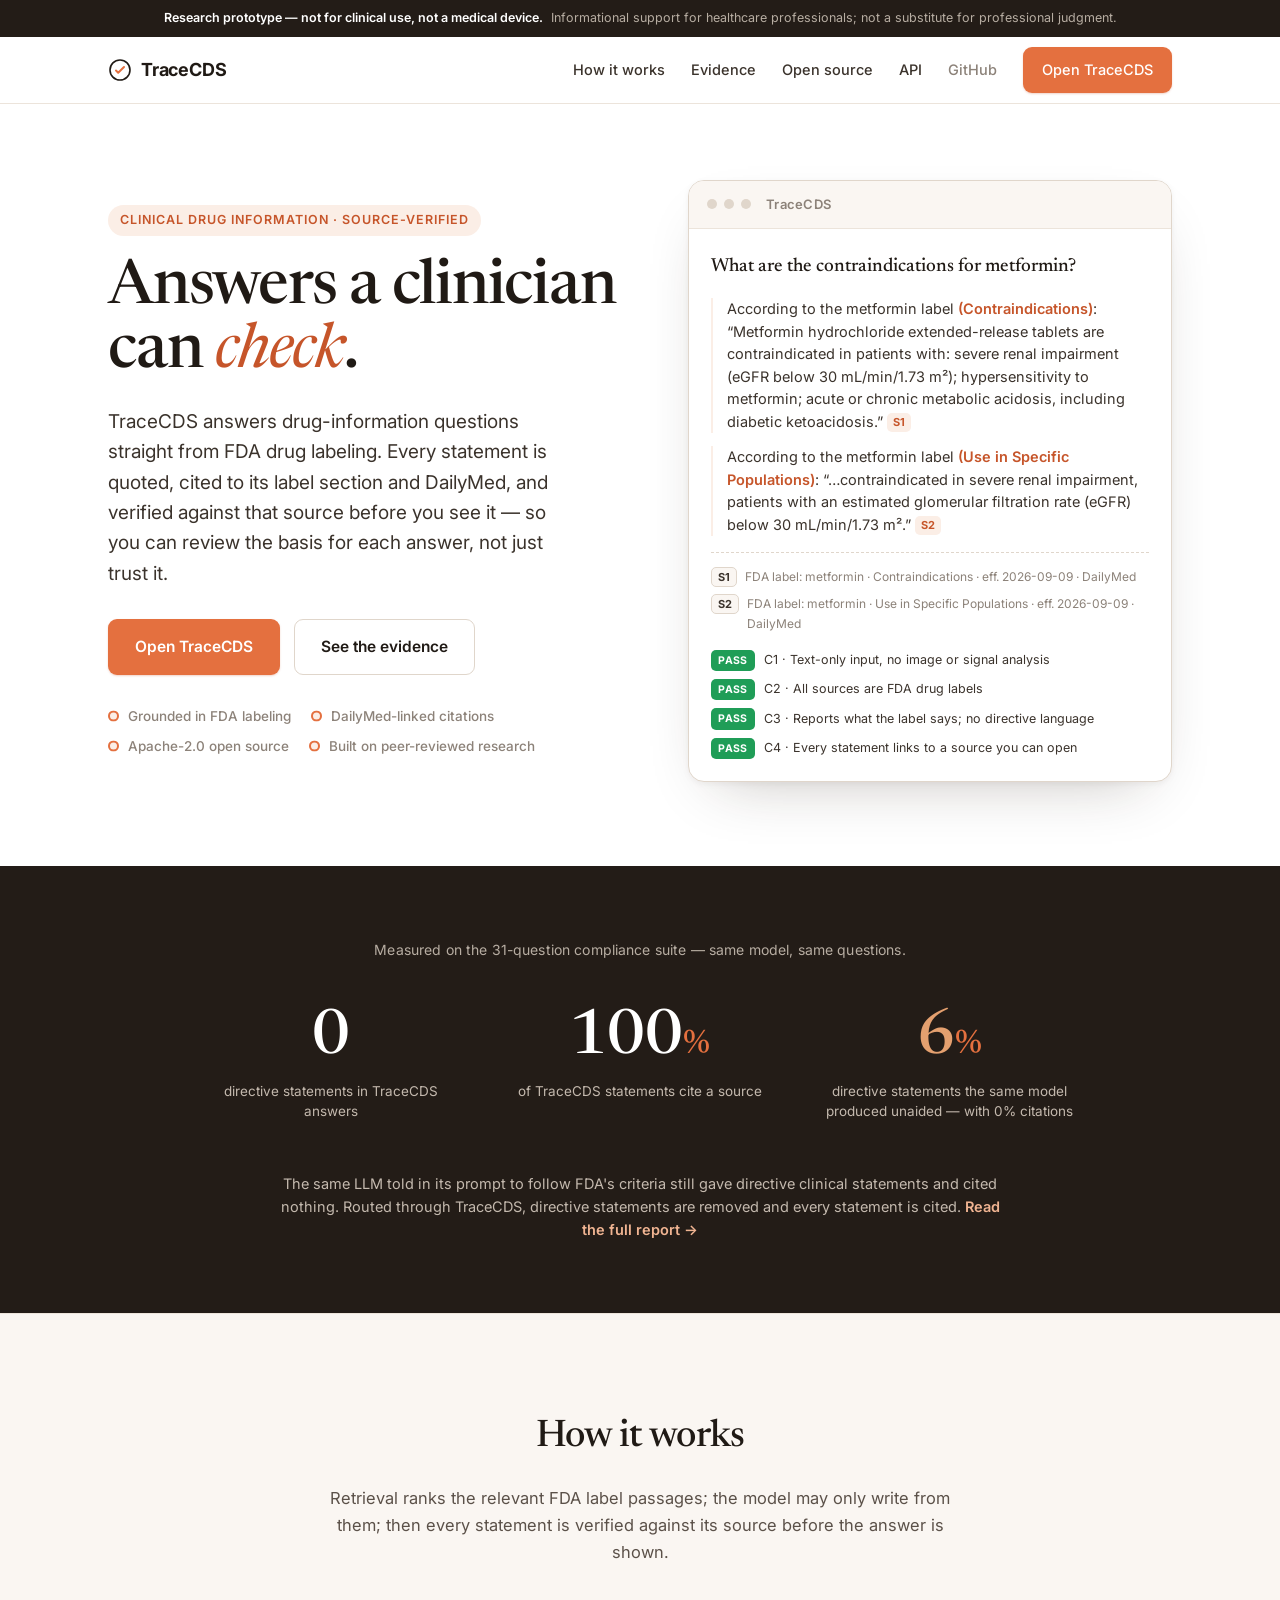
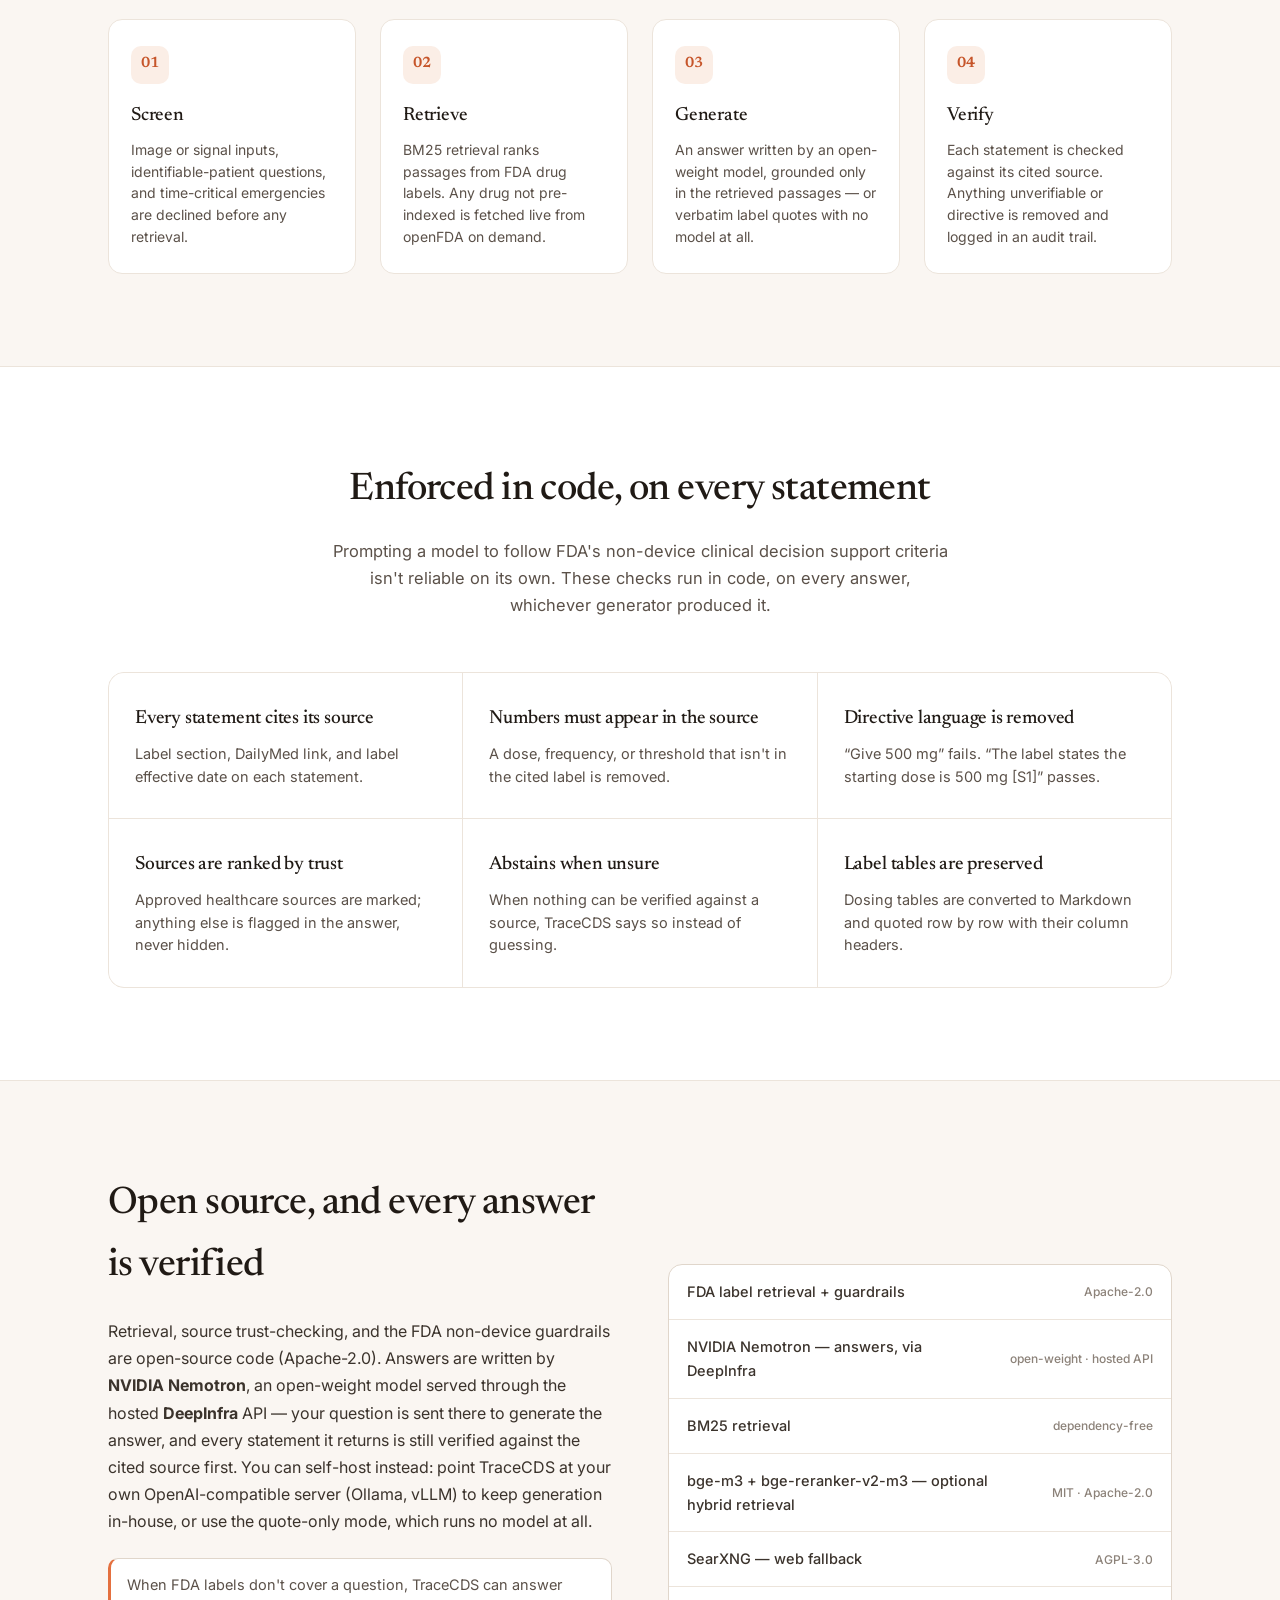
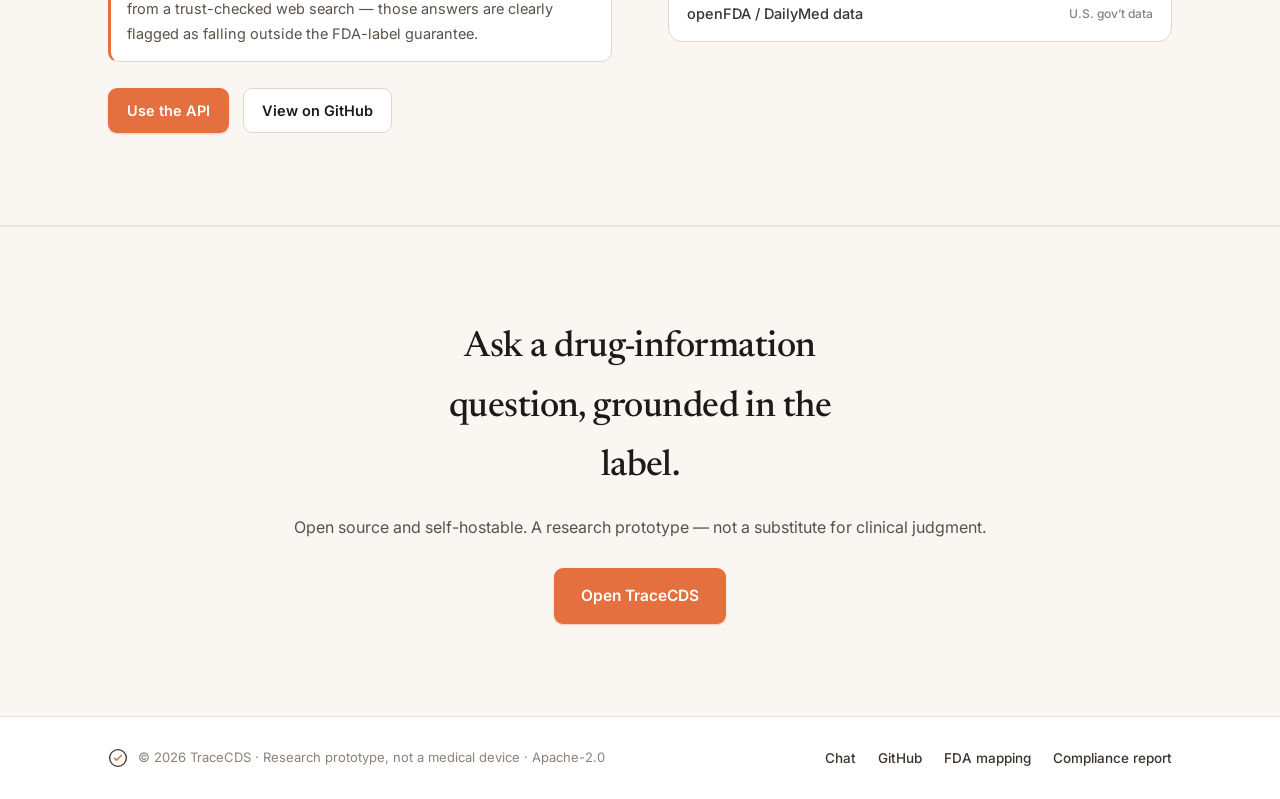
==== commit 3910ab4a: "Homepage: confident open-source heading, add developer API page - Reword the open-source section hea" ====
--- a/site/index.html
+++ b/site/index.html
@@ -31,6 +31,7 @@
       <a href="#how">How it works</a>
       <a href="#evidence">Evidence</a>
       <a href="#open">Open source</a>
+      <a href="api.html">API</a>
       <a class="ghost-link" href="https://github.com/bigsleeme/trace-cds">GitHub</a>
       <a class="btn primary" href="https://chat.tracecds.com">Open TraceCDS</a>
     </nav>
@@ -170,7 +171,7 @@
 <section id="open" class="band">
   <div class="wrap open-grid">
     <div class="open-copy">
-      <h2 class="sec-title left">Open, and honest about its boundaries</h2>
+      <h2 class="sec-title left">Open source, and every answer is verified</h2>
       <p>
         Retrieval, source trust-checking, and the FDA non-device guardrails are open-source code
         (Apache-2.0). Answers are written by <strong>NVIDIA Nemotron</strong>, an open-weight model
@@ -184,6 +185,10 @@
         When FDA labels don't cover a question, TraceCDS can answer from a trust-checked web
         search — those answers are clearly flagged as falling outside the FDA-label guarantee.
       </p>
+      <div class="cta-row" style="margin-top:26px">
+        <a class="btn primary" href="api.html">Use the API</a>
+        <a class="btn outline" href="https://github.com/bigsleeme/trace-cds">View on GitHub</a>
+      </div>
     </div>
     <div class="stack">
       <div class="stack-row"><span>FDA label retrieval + guardrails</span><span class="lic">Apache-2.0</span></div>
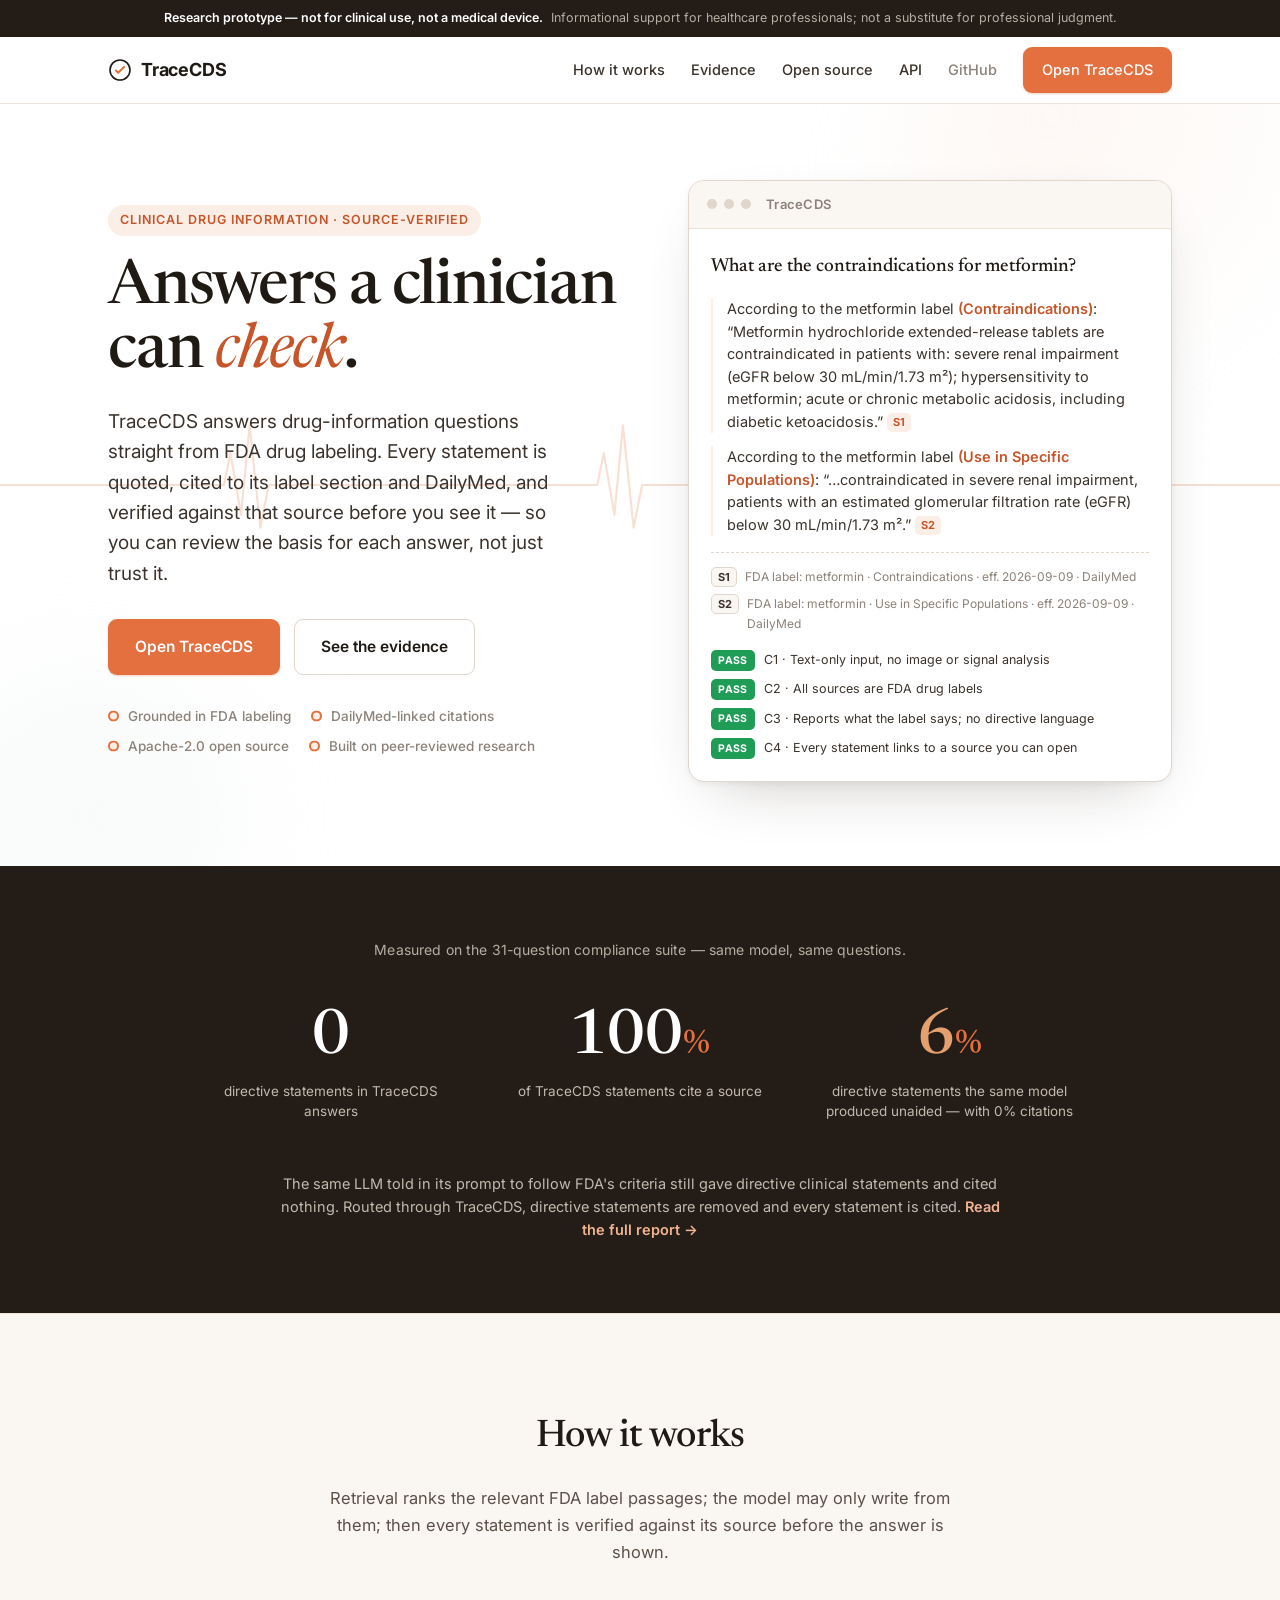
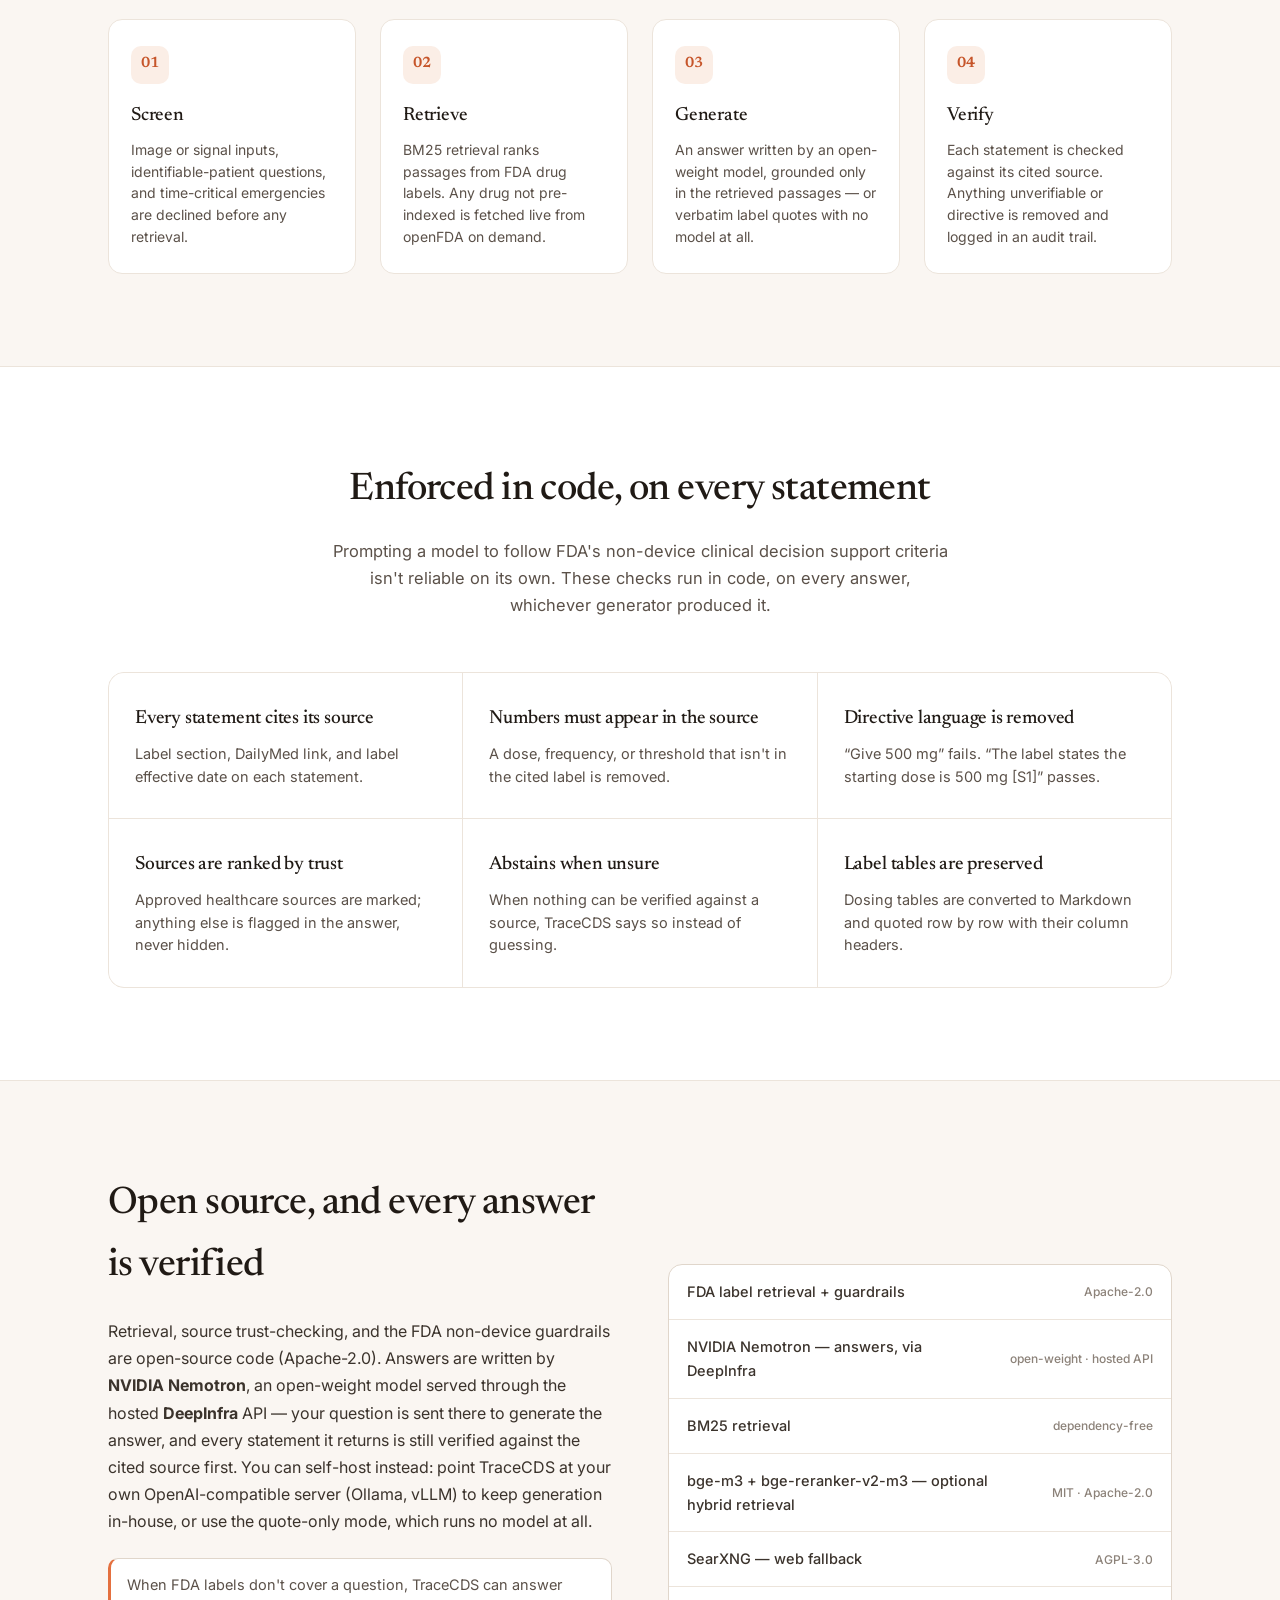
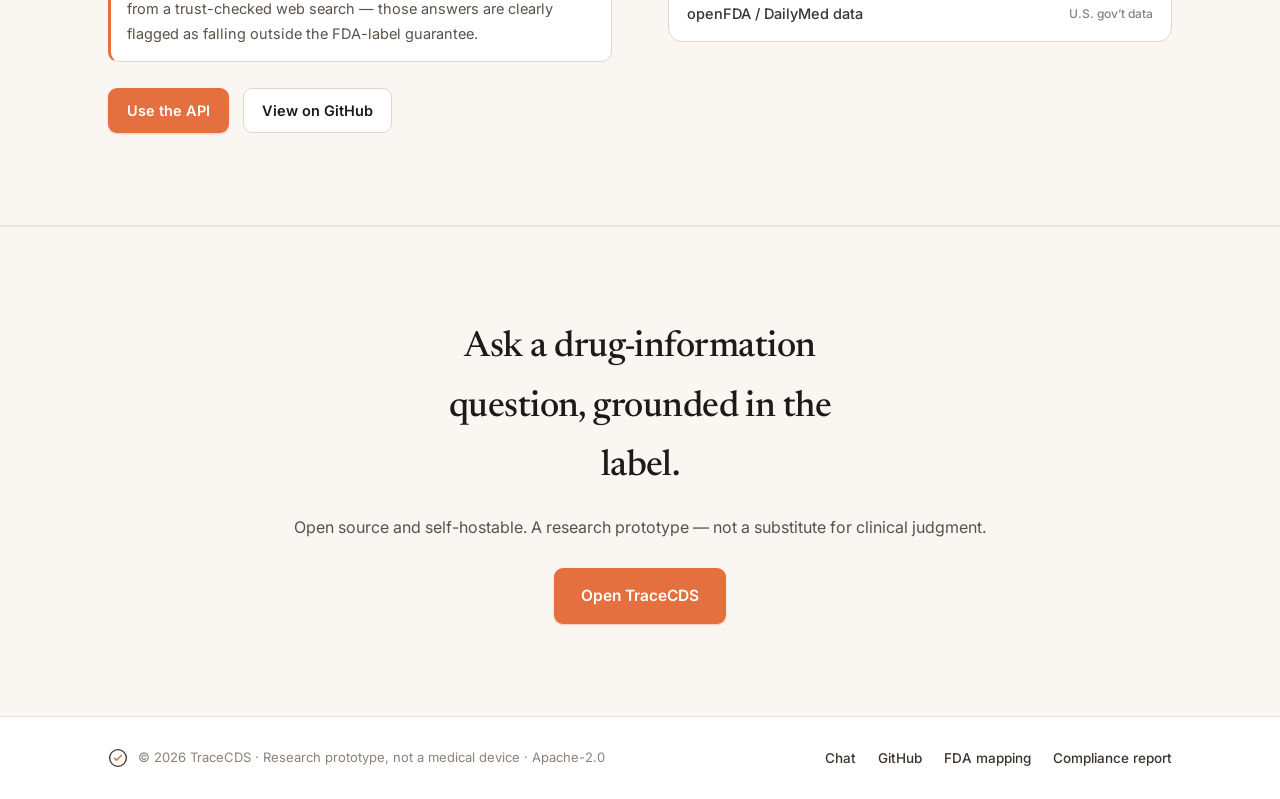
==== commit 1b8f22ad: "Hero: animated ECG pulse + soft gradient background Replace the flat white hero background with a su" ====
--- a/site/index.html
+++ b/site/index.html
@@ -9,7 +9,7 @@
 <link rel="preconnect" href="https://fonts.googleapis.com">
 <link rel="preconnect" href="https://fonts.gstatic.com" crossorigin>
 <link href="https://fonts.googleapis.com/css2?family=Inter:wght@400;500;600;700&family=Newsreader:ital,opsz,wght@0,6..72,400;0,6..72,500;0,6..72,600;1,6..72,420&display=swap" rel="stylesheet">
-<link rel="stylesheet" href="styles.css">
+<link rel="stylesheet" href="styles.css?v=2">
 </head>
 <body>
 
@@ -39,6 +39,16 @@
 </header>
 
 <section class="hero">
+  <div class="hero-bg" aria-hidden="true">
+    <span class="blob b1"></span>
+    <span class="blob b2"></span>
+    <svg class="ecg" viewBox="0 0 1200 160" preserveAspectRatio="xMidYMid meet">
+      <path class="ecg-line" fill="none" d="M0,80 H200 l10,0 l6,-30 l10,58 l8,-84 l10,96 l8,-40 l12,0 H550
+        l10,0 l6,-30 l10,58 l8,-84 l10,96 l8,-40 l12,0 H900
+        l10,0 l6,-30 l10,58 l8,-84 l10,96 l8,-40 l12,0 H1250
+        l10,0 l6,-30 l10,58 l8,-84 l10,96 l8,-40 l12,0 H1600"/>
+    </svg>
+  </div>
   <div class="wrap hero-grid">
     <div class="hero-copy">
       <span class="eyebrow">Clinical drug information · source-verified</span>
--- a/site/styles.css
+++ b/site/styles.css
@@ -62,7 +62,26 @@
 .btn.outline:hover{border-color:var(--accent);color:var(--accent)}
 
 /* hero */
-.hero{padding:76px 0 84px}
+.hero{padding:76px 0 84px;position:relative;overflow:hidden}
+.hero .wrap{position:relative;z-index:1}
+
+/* animated healthcare background (ECG pulse + soft drift) */
+.hero-bg{position:absolute;inset:0;z-index:0;pointer-events:none;overflow:hidden}
+.hero-bg .blob{position:absolute;border-radius:50%;filter:blur(60px);opacity:.5}
+.hero-bg .b1{width:460px;height:460px;top:-140px;right:-80px;
+  background:radial-gradient(circle at 30% 30%,var(--accent-soft),transparent 70%);animation:drift1 18s ease-in-out infinite}
+.hero-bg .b2{width:420px;height:420px;bottom:-160px;left:-120px;
+  background:radial-gradient(circle at 50% 50%,#eaf3ee,transparent 70%);animation:drift2 22s ease-in-out infinite}
+.hero-bg .ecg{position:absolute;left:0;right:0;top:50%;width:100%;height:300px;transform:translateY(-50%);opacity:.22}
+.hero-bg .ecg-line{fill:none;stroke:var(--accent-fill);stroke-width:2;stroke-linejoin:round;stroke-linecap:round;
+  animation:ecgscroll 9s linear infinite}
+@keyframes ecgscroll{from{transform:translateX(0)}to{transform:translateX(-350px)}}
+@keyframes drift1{0%,100%{transform:translate(0,0)}50%{transform:translate(-26px,30px)}}
+@keyframes drift2{0%,100%{transform:translate(0,0)}50%{transform:translate(30px,-24px)}}
+@media (prefers-reduced-motion:reduce){
+  .hero-bg .ecg-line,.hero-bg .b1,.hero-bg .b2{animation:none}
+}
+
 .hero-grid{display:grid;grid-template-columns:1.04fr .96fr;gap:56px;align-items:center}
 .eyebrow{display:inline-block;font-size:12.5px;font-weight:600;letter-spacing:.08em;text-transform:uppercase;
   color:var(--accent);background:var(--accent-soft);padding:5px 12px;border-radius:100px;margin-bottom:20px}
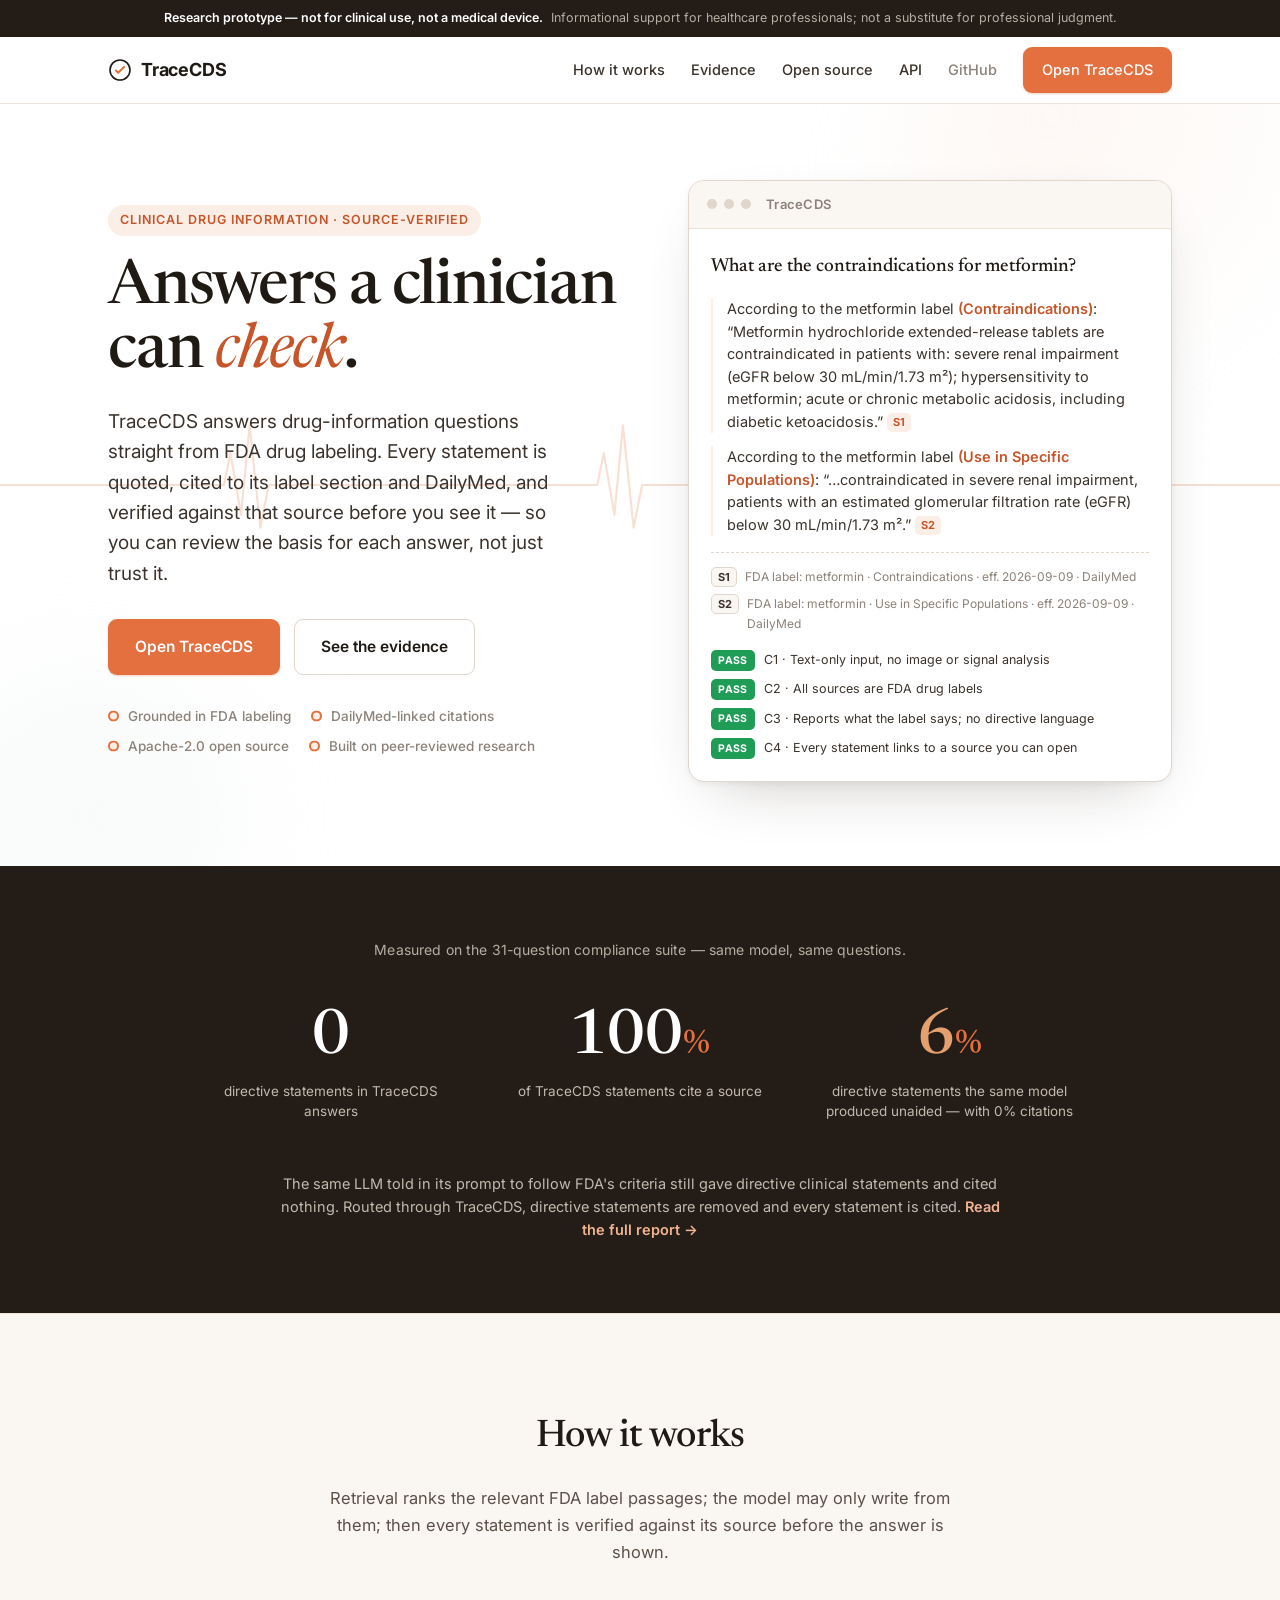
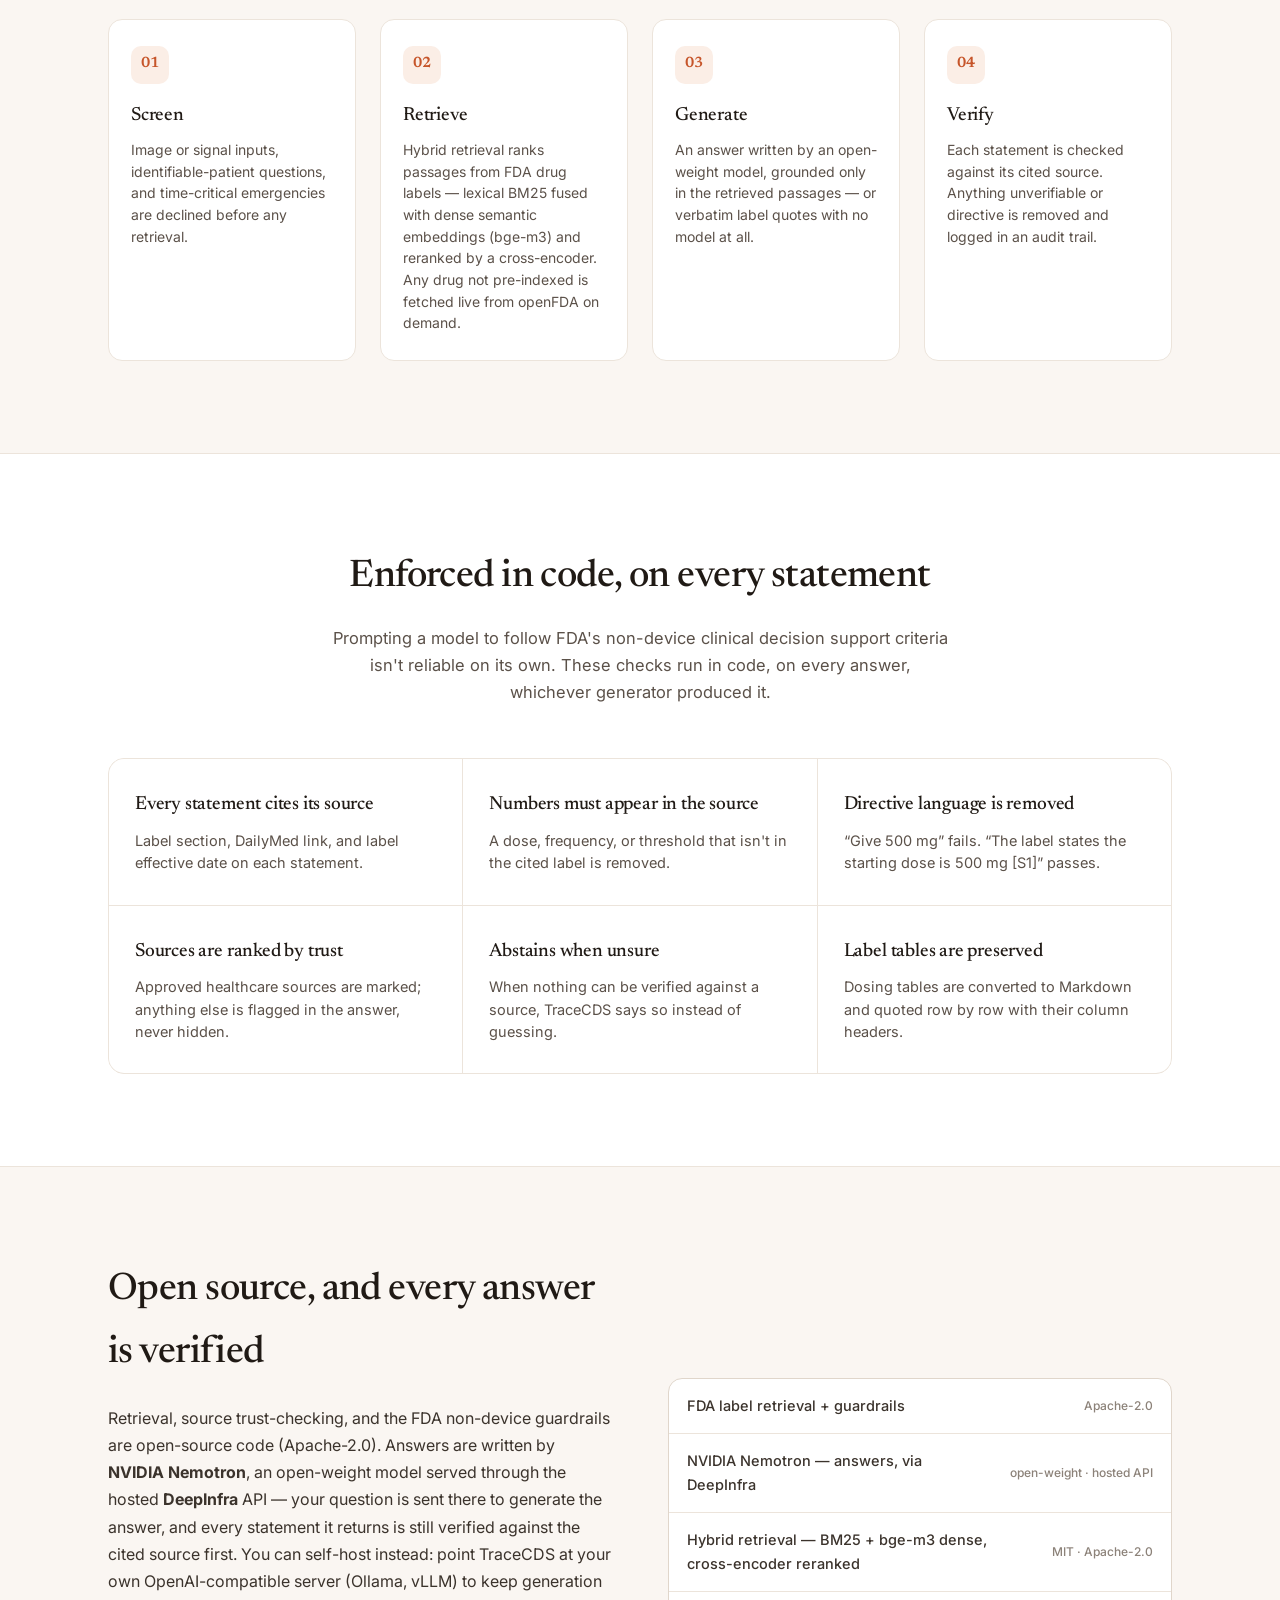
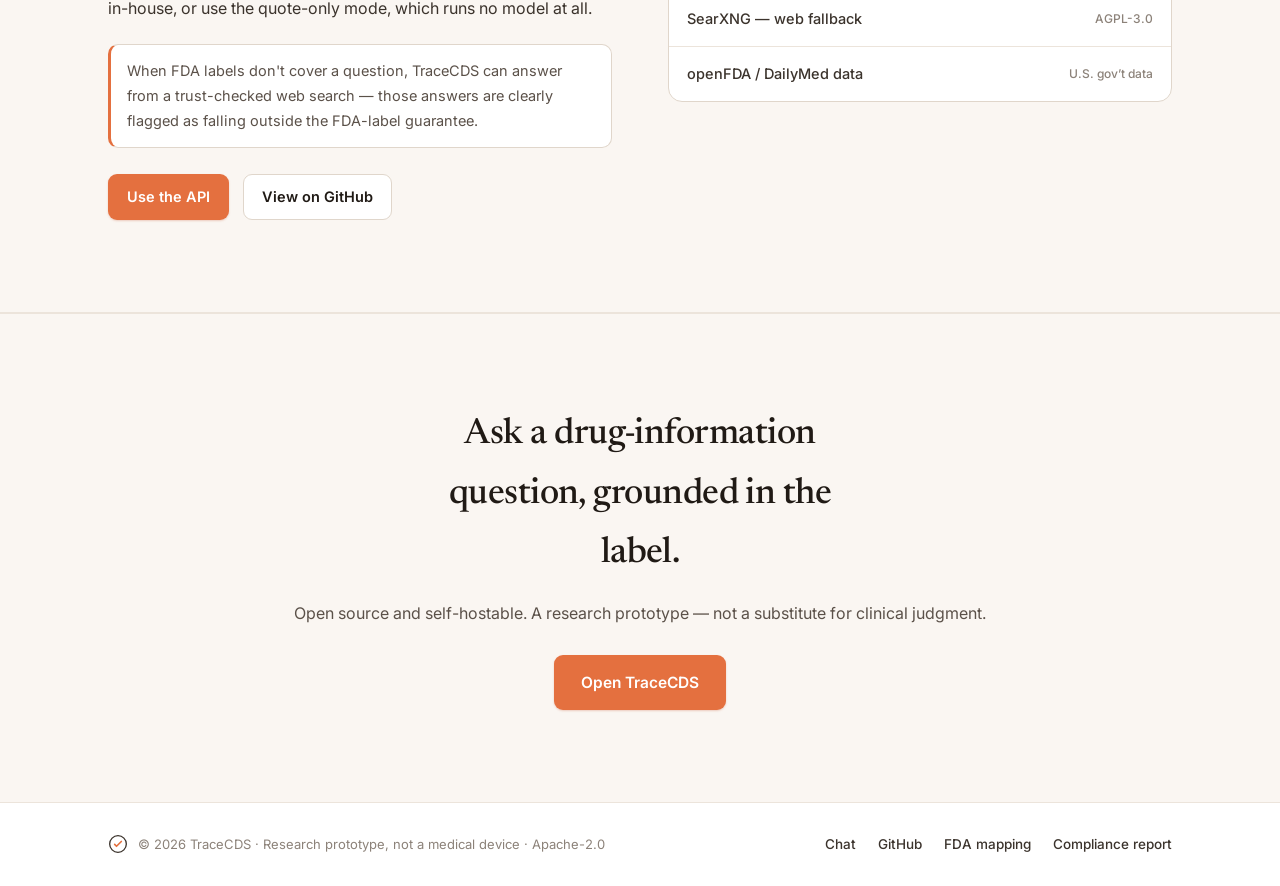
==== commit e1b242c5: "Align retrieval description across site and README to the hybrid architecture Describe retrieval con" ====
--- a/site/index.html
+++ b/site/index.html
@@ -144,7 +144,7 @@
       <li class="step">
         <span class="step-n">02</span>
         <h3>Retrieve</h3>
-        <p>BM25 retrieval ranks passages from FDA drug labels. Any drug not pre-indexed is fetched live from openFDA on demand.</p>
+        <p>Hybrid retrieval ranks passages from FDA drug labels — lexical BM25 fused with dense semantic embeddings (bge-m3) and reranked by a cross-encoder. Any drug not pre-indexed is fetched live from openFDA on demand.</p>
       </li>
       <li class="step">
         <span class="step-n">03</span>
@@ -203,8 +203,7 @@
     <div class="stack">
       <div class="stack-row"><span>FDA label retrieval + guardrails</span><span class="lic">Apache-2.0</span></div>
       <div class="stack-row"><span>NVIDIA Nemotron — answers, via DeepInfra</span><span class="lic">open-weight · hosted API</span></div>
-      <div class="stack-row"><span>BM25 retrieval</span><span class="lic">dependency-free</span></div>
-      <div class="stack-row"><span>bge-m3 + bge-reranker-v2-m3 — optional hybrid retrieval</span><span class="lic">MIT · Apache-2.0</span></div>
+      <div class="stack-row"><span>Hybrid retrieval — BM25 + bge-m3 dense, cross-encoder reranked</span><span class="lic">MIT · Apache-2.0</span></div>
       <div class="stack-row"><span>SearXNG — web fallback</span><span class="lic">AGPL-3.0</span></div>
       <div class="stack-row"><span>openFDA / DailyMed data</span><span class="lic">U.S. gov’t data</span></div>
     </div>
